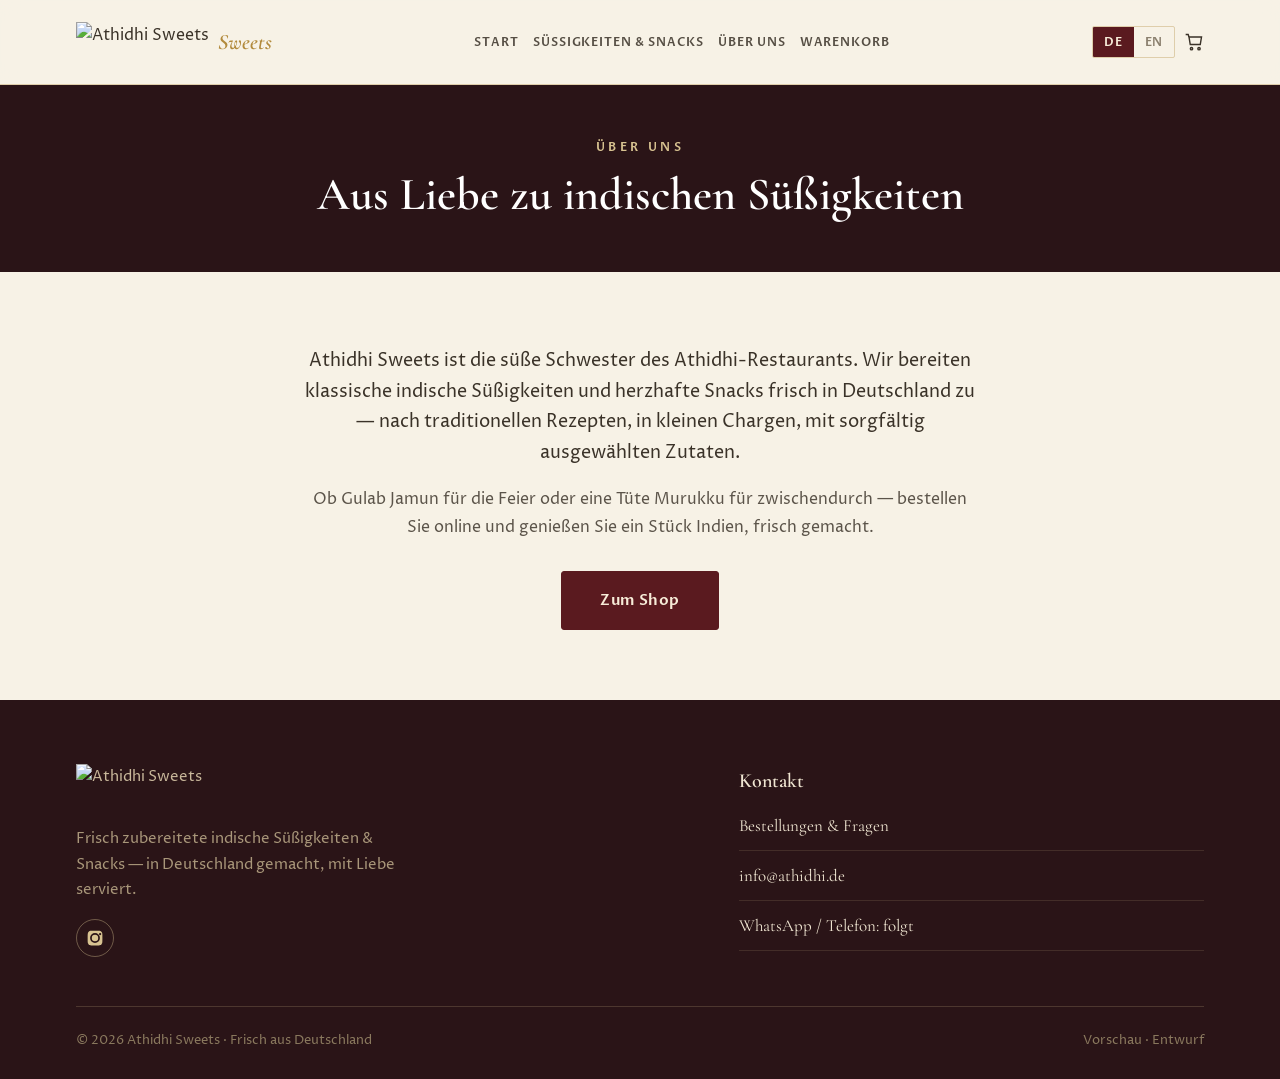
==== about.html @ db549ae3 "Create about.html" ====
<!DOCTYPE html><html lang="de"><head>
<meta charset="utf-8"><meta name="viewport" content="width=device-width, initial-scale=1">
<title>Über uns — Athidhi Sweets</title><meta name="description" content="Athidhi Sweets — frisch zubereitete indische Süßigkeiten und Snacks aus der Athidhi-Familie.">
<link rel="preconnect" href="https://fonts.googleapis.com"><link rel="preconnect" href="https://fonts.gstatic.com" crossorigin>
<link href="https://fonts.googleapis.com/css2?family=Cormorant+Garamond:ital,wght@0,500;0,600;0,700;1,500;1,600&family=Proza+Libre:ital,wght@0,400;0,500;0,600;0,700;1,400;1,500&display=swap" rel="stylesheet">
<link rel="stylesheet" href="css/styles.css">
<link rel="canonical" href="https://snayana-hub.github.io/athidhi-sweets/about.html">
<meta property="og:site_name" content="Athidhi Sweets"><meta property="og:type" content="website">
<meta property="og:title" content="Über uns — Athidhi Sweets"><meta property="og:description" content="Athidhi Sweets — frisch zubereitete indische Süßigkeiten und Snacks aus der Athidhi-Familie.">
</head><body><a id="top"></a><header class="site-header"><div class="wrap nav">
    <a class="brand" href="index.html"><img src="https://snayana-hub.github.io/athidhi-preview/assets/logo-green.png" alt="Athidhi Sweets"><span class="brand-sweets">Sweets</span></a>
    <nav><ul class="nav-links">
      <li><a href="index.html" data-de="Start" data-en="Home">Start</a></li>
      <li><a href="shop.html" data-de="Süßigkeiten &amp; Snacks" data-en="Sweets &amp; Snacks">Süßigkeiten &amp; Snacks</a></li>
      <li><a href="about.html" data-de="Über uns" data-en="About">Über uns</a></li>
      <li><a href="cart.html" data-de="Warenkorb" data-en="Cart">Warenkorb</a></li>
    </ul></nav>
    <div class="nav-right">
      <div class="lang" role="group" aria-label="Language"><button data-lang="de">DE</button><button data-lang="en">EN</button></div>
      <a class="cart-link" href="cart.html" aria-label="Warenkorb"><svg viewBox="0 0 24 24" aria-hidden="true"><path d="M6 6h15l-1.5 9h-12z"/><circle cx="9" cy="20" r="1.4"/><circle cx="18" cy="20" r="1.4"/><path d="M6 6 5 3H2"/></svg><span class="cart-count" data-empty="1">0</span></a>
      <button class="hamburger" aria-label="Menu"><span></span><span></span><span></span></button>
    </div>
  </div></header>
<section class="sub-hero-lite" style="background:#2a1417;color:#f4ead6;text-align:center;padding:52px 20px">
  <div class="eyebrow" style="letter-spacing:.3em;text-transform:uppercase;font-size:12px;font-weight:600;color:var(--gold-soft);margin-bottom:12px" data-de="Über uns" data-en="About us">Über uns</div>
  <h1 style="font-family:var(--serif);font-weight:600;font-size:clamp(30px,5vw,46px);color:#fff;margin:0" data-de="Aus Liebe zu indischen Süßigkeiten" data-en="For the love of Indian sweets">Aus Liebe zu indischen Süßigkeiten</h1>
</section>
<section style="max-width:720px;margin:0 auto;padding:56px 20px 70px;text-align:center">
  <p style="font-size:18px;color:var(--ink);line-height:1.7" data-de="Athidhi Sweets ist die süße Schwester des Athidhi-Restaurants. Wir bereiten klassische indische Süßigkeiten und herzhafte Snacks frisch in Deutschland zu — nach traditionellen Rezepten, in kleinen Chargen, mit sorgfältig ausgewählten Zutaten."
     data-en="Athidhi Sweets is the sweet sister of the Athidhi restaurant. We prepare classic Indian sweets and savoury snacks fresh in Germany — from traditional recipes, in small batches, with carefully chosen ingredients.">Athidhi Sweets ist die süße Schwester des Athidhi-Restaurants. Wir bereiten klassische indische Süßigkeiten und herzhafte Snacks frisch in Deutschland zu — nach traditionellen Rezepten, in kleinen Chargen, mit sorgfältig ausgewählten Zutaten.</p>
  <p style="font-size:16px;color:var(--ink);opacity:.82;line-height:1.7;margin-top:18px" data-de="Ob Gulab Jamun für die Feier oder eine Tüte Murukku für zwischendurch — bestellen Sie online und genießen Sie ein Stück Indien, frisch gemacht."
     data-en="Whether it is gulab jamun for a celebration or a bag of murukku to snack on — order online and enjoy a taste of India, freshly made.">Ob Gulab Jamun für die Feier oder eine Tüte Murukku für zwischendurch — bestellen Sie online und genießen Sie ein Stück Indien, frisch gemacht.</p>
  <div style="margin-top:30px"><a class="btn btn-primary btn-lg" href="shop.html" data-de="Zum Shop" data-en="Go to shop">Zum Shop</a></div>
</section><footer class="site-footer"><div class="wrap">
    <div class="foot-grid">
      <div class="foot-brand">
        <img src="https://snayana-hub.github.io/athidhi-preview/assets/logo-green.png" alt="Athidhi Sweets" style="height:48px">
        <p data-de="Frisch zubereitete indische Süßigkeiten &amp; Snacks — in Deutschland gemacht, mit Liebe serviert."
           data-en="Freshly made Indian sweets &amp; snacks — made in Germany, served with love.">Frisch zubereitete indische Süßigkeiten &amp; Snacks — in Deutschland gemacht, mit Liebe serviert.</p>
        <div class="socials"><a href="https://www.instagram.com/athidhis_sweets.de/" target="_blank" rel="noopener" aria-label="Instagram"><svg viewBox="0 0 24 24" fill="currentColor" aria-hidden="true"><path d="M12 2.2c3.2 0 3.6 0 4.9.07 1.17.05 1.8.25 2.23.41.56.22.96.48 1.38.9.42.42.68.82.9 1.38.16.42.36 1.06.41 2.23.06 1.27.07 1.65.07 4.87s0 3.6-.07 4.87c-.05 1.17-.25 1.8-.41 2.23-.22.56-.48.96-.9 1.38-.42.42-.82.68-1.38.9-.42.16-1.06.36-2.23.41-1.27.06-1.65.07-4.87.07s-3.6 0-4.87-.07c-1.17-.05-1.8-.25-2.23-.41a3.7 3.7 0 0 1-1.38-.9 3.7 3.7 0 0 1-.9-1.38c-.16-.42-.36-1.06-.41-2.23C2.21 15.6 2.2 15.22 2.2 12s0-3.6.07-4.87c.05-1.17.25-1.8.41-2.23.22-.56.48-.96.9-1.38.42-.42.82-.68 1.38-.9.42-.16 1.06-.36 2.23-.41C8.4 2.21 8.8 2.2 12 2.2Zm0 3.24A6.56 6.56 0 1 0 18.56 12 6.56 6.56 0 0 0 12 5.44Zm0 10.82A4.26 4.26 0 1 1 16.26 12 4.26 4.26 0 0 1 12 16.26Zm6.81-11.08a1.53 1.53 0 1 0 1.53 1.53 1.53 1.53 0 0 0-1.53-1.53Z"/></svg></a></div>
      </div>
      <div class="foot-contact"><h4 data-de="Kontakt" data-en="Contact">Kontakt</h4>
        <ul class="foot-locs">
          <li><span class="loc" data-de="Bestellungen &amp; Fragen" data-en="Orders &amp; enquiries">Bestellungen &amp; Fragen</span></li>
          <li><a class="loc" href="mailto:info@athidhi.de">info@athidhi.de</a></li>
          <li><span class="loc" data-de="WhatsApp / Telefon: folgt" data-en="WhatsApp / phone: coming soon">WhatsApp / Telefon: folgt</span></li>
        </ul>
      </div>
    </div>
    <div class="foot-bottom">
      <span>© <span id="yr"></span> Athidhi Sweets · <span data-de="Frisch aus Deutschland" data-en="Fresh from Germany">Frisch aus Deutschland</span></span>
      <span data-de="Vorschau · Entwurf" data-en="Preview · Draft">Vorschau · Entwurf</span>
    </div>
  </div></footer>
<script src="js/sweets.js"></script></body></html>
---- css/styles.css ----
/* ===== Athidhi — Indian fine-dining redesign =====
   Gold on ivory, deep maroon + red-diamond accent. Static, no build. */
:root{
  --cream:#f7f2e6; --cream-2:#efe7d3; --paper:#fffdf8; --ivory-deep:#ece2ca;
  --gold:#b28a3c; --gold-2:#c9a24b; --gold-soft:#d8c391; --green:#5f7d4a; --green-soft:#e7efd6;
  --maroon:#5a1a1f; --maroon-2:#71272b;
  --red:#d6402c;
  --ink:#3a3228; --muted:#8a7f6d; --line:rgba(90,26,31,.14); --gline:rgba(178,138,60,.35);
  --shadow:0 18px 50px rgba(58,40,20,.14);
  --maxw:1180px; --r:14px;
  --serif:"Cormorant Garamond",Georgia,serif;
  --sans:"Proza Libre",system-ui,-apple-system,Segoe UI,Roboto,sans-serif;
}
*{box-sizing:border-box}
html{scroll-behavior:smooth;-webkit-text-size-adjust:100%}
body{margin:0;font-family:var(--sans);color:var(--ink);background:var(--cream);
  line-height:1.7;font-size:16px;overflow-x:hidden}
img{max-width:100%;display:block}
a{color:inherit;text-decoration:none}
.wrap{max-width:var(--maxw);margin:0 auto;padding:0 26px}
section{padding:92px 0;position:relative}
h1,h2,h3{font-family:var(--serif);font-weight:600;line-height:1.1;margin:0 0 .35em;color:var(--maroon)}
h2{font-size:clamp(32px,4.6vw,50px);letter-spacing:.2px}
h3{font-size:24px;font-weight:600}
.eyebrow{font-family:var(--sans);text-transform:uppercase;letter-spacing:.28em;
  font-size:12px;font-weight:600;color:var(--green);margin:0 0 14px}
.section-head{text-align:center;max-width:660px;margin:0 auto 56px}
.section-head p{color:var(--muted);margin:.5em 0 0;font-size:17px}
.rule{width:120px;height:18px;margin:16px auto;background:center/contain no-repeat url("data:image/svg+xml,%3Csvg%20xmlns%3D%27http%3A%2F%2Fwww.w3.org%2F2000%2Fsvg%27%20width%3D%27120%27%20height%3D%2718%27%20viewBox%3D%270%200%20120%2018%27%3E%3Cg%20stroke%3D%27%23b28a3c%27%20stroke-width%3D%271%27%20stroke-linecap%3D%27round%27%3E%3Cline%20x1%3D%278%27%20y1%3D%279%27%20x2%3D%2747%27%20y2%3D%279%27%2F%3E%3Cline%20x1%3D%2773%27%20y1%3D%279%27%20x2%3D%27112%27%20y2%3D%279%27%2F%3E%3C%2Fg%3E%3Ccircle%20cx%3D%278%27%20cy%3D%279%27%20r%3D%271.5%27%20fill%3D%27%23b28a3c%27%2F%3E%3Ccircle%20cx%3D%27112%27%20cy%3D%279%27%20r%3D%271.5%27%20fill%3D%27%23b28a3c%27%2F%3E%3Cg%20transform%3D%27translate%2860%209%29%27%20fill%3D%27%23b28a3c%27%3E%3Cellipse%20cx%3D%270%27%20cy%3D%27-4.2%27%20rx%3D%271.5%27%20ry%3D%274.2%27%20transform%3D%27rotate%280%29%27%2F%3E%3Cellipse%20cx%3D%270%27%20cy%3D%27-4.2%27%20rx%3D%271.5%27%20ry%3D%274.2%27%20transform%3D%27rotate%2845%29%27%2F%3E%3Cellipse%20cx%3D%270%27%20cy%3D%27-4.2%27%20rx%3D%271.5%27%20ry%3D%274.2%27%20transform%3D%27rotate%2890%29%27%2F%3E%3Cellipse%20cx%3D%270%27%20cy%3D%27-4.2%27%20rx%3D%271.5%27%20ry%3D%274.2%27%20transform%3D%27rotate%28135%29%27%2F%3E%3Cellipse%20cx%3D%270%27%20cy%3D%27-4.2%27%20rx%3D%271.5%27%20ry%3D%274.2%27%20transform%3D%27rotate%28180%29%27%2F%3E%3Cellipse%20cx%3D%270%27%20cy%3D%27-4.2%27%20rx%3D%271.5%27%20ry%3D%274.2%27%20transform%3D%27rotate%28225%29%27%2F%3E%3Cellipse%20cx%3D%270%27%20cy%3D%27-4.2%27%20rx%3D%271.5%27%20ry%3D%274.2%27%20transform%3D%27rotate%28270%29%27%2F%3E%3Cellipse%20cx%3D%270%27%20cy%3D%27-4.2%27%20rx%3D%271.5%27%20ry%3D%274.2%27%20transform%3D%27rotate%28315%29%27%2F%3E%3C%2Fg%3E%3Ccircle%20cx%3D%2760%27%20cy%3D%279%27%20r%3D%271.8%27%20fill%3D%27%235a1a1f%27%2F%3E%3C%2Fsvg%3E")}

/* buttons */
.btn{display:inline-flex;align-items:center;justify-content:center;gap:8px;cursor:pointer;
  font-family:var(--sans);font-weight:600;font-size:14px;letter-spacing:.03em;
  padding:14px 30px;border-radius:3px;transition:.2s;border:1px solid transparent}
.btn-primary{background:var(--maroon);color:#f7ecd8;border-color:var(--maroon)}
.btn-primary:hover{background:var(--maroon-2)}
.btn-ghost{background:transparent;color:var(--maroon);border:1px solid var(--gold)}
.btn-ghost:hover{background:var(--gold);color:#fff;border-color:var(--gold)}
.btn-lg{padding:16px 38px;font-size:15px}

/* ===== Header ===== */
.site-header{position:sticky;top:0;z-index:50;background:rgba(247,242,230,.9);
  backdrop-filter:blur(10px);border-bottom:1px solid var(--gline)}
.nav{display:flex;align-items:center;justify-content:space-between;height:84px;gap:20px}
.brand img{height:48px;width:auto}
.nav-links{display:flex;align-items:center;gap:30px;list-style:none;margin:0;padding:0}
.nav-links a{font-size:13px;font-weight:600;letter-spacing:.12em;text-transform:uppercase;
  color:var(--ink);opacity:.85;transition:.15s}
.nav-links a:hover{color:var(--gold);opacity:1}
.nav-right{display:flex;align-items:center;gap:16px}
.lang{display:flex;border:1px solid var(--gline);border-radius:2px;overflow:hidden}
.lang button{background:transparent;border:none;cursor:pointer;padding:7px 11px;
  font-family:var(--sans);font-weight:600;font-size:12px;letter-spacing:.06em;color:var(--muted)}
.lang button.active{background:var(--maroon);color:#f7ecd8}
.hamburger{display:none;background:none;border:none;cursor:pointer;padding:6px}
.hamburger span{display:block;width:24px;height:2px;background:var(--maroon);margin:5px 0;transition:.25s}

/* ===== Hero ===== */
.hero{padding:0;text-align:center;background:
  radial-gradient(120% 90% at 50% -10%,#fbf7ec 0%,var(--cream) 55%,var(--cream-2) 100%);
  overflow:hidden}
.hero-inner{position:relative;z-index:2;max-width:900px;margin:0 auto;padding:64px 26px 74px}
.hero-mandala{position:absolute;z-index:1;width:640px;height:640px;left:50%;top:40px;
  transform:translateX(-50%);opacity:.22;pointer-events:none;
  -webkit-mask-image:radial-gradient(closest-side,#000 55%,transparent 78%);
  mask-image:radial-gradient(closest-side,#000 55%,transparent 78%)}
.hero-dish{width:min(420px,72vw);margin:6px auto 26px;filter:drop-shadow(0 24px 40px rgba(58,40,20,.28));
  border-radius:50%}
.hero-dish.ph{aspect-ratio:1;display:grid;place-items:center;border:1px solid var(--gline);
  background:radial-gradient(circle at 50% 40%,#fff,#efe7d3);color:var(--gold);
  font-family:var(--serif);font-size:26px;font-style:italic}
.hero-banner{font-family:var(--sans);text-transform:uppercase;letter-spacing:.34em;
  font-size:12px;font-weight:600;color:var(--gold);margin-bottom:16px}
.hero h1{font-size:clamp(40px,6.4vw,74px);margin-bottom:14px}
.hero p.lead{font-size:19px;color:var(--muted);max-width:560px;margin:0 auto 30px}
.hero-cta{display:flex;gap:16px;flex-wrap:wrap;justify-content:center}

/* category strip */
.cats{border-top:1px solid var(--gline);border-bottom:1px solid var(--gline);
  background:var(--paper)}
.cat-row{display:flex;justify-content:center;flex-wrap:wrap;gap:0;padding:26px 0}
.cat{display:flex;flex-direction:column;align-items:center;gap:8px;padding:6px 34px;
  position:relative;color:var(--maroon)}
.cat + .cat::before{content:"";position:absolute;left:0;top:50%;transform:translateY(-50%);
  width:1px;height:44px;background:var(--gline)}
.cat svg{width:34px;height:34px;stroke:var(--green);fill:none;stroke-width:1.5}
.cat span{font-family:var(--serif);font-size:19px;font-weight:600}

/* ===== About ===== */
.about{background:var(--cream)}
.about-grid{display:grid;grid-template-columns:1fr 1fr;gap:64px;align-items:center}
.about-img{position:relative}
.about-img img{border-radius:var(--r);box-shadow:var(--shadow);width:100%;height:auto;object-fit:contain;display:block}
.about-img.ph{aspect-ratio:4/5;height:460px;display:grid;place-items:center;border:1px solid var(--gline);
  background:linear-gradient(135deg,#f3ecda,#e7dcc0);color:var(--gold);
  font-family:var(--serif);font-style:italic;font-size:24px;border-radius:var(--r)}
.about blockquote{font-family:var(--serif);font-style:italic;font-size:27px;line-height:1.35;
  color:var(--maroon);margin:0 0 20px}
.about blockquote .sub{display:block;font-size:14px;font-style:normal;font-family:var(--sans);
  letter-spacing:.16em;text-transform:uppercase;color:var(--gold);margin-top:10px}
.about p{color:var(--ink);opacity:.85}
.feature-row{display:flex;gap:26px;flex-wrap:wrap;margin-top:30px}
.feature{flex:1 1 150px}
.feature .ic{width:22px;height:22px;background:center/contain no-repeat url("data:image/svg+xml,%3Csvg%20xmlns%3D%27http%3A%2F%2Fwww.w3.org%2F2000%2Fsvg%27%20width%3D%2718%27%20height%3D%2718%27%20viewBox%3D%270%200%2018%2018%27%3E%3Cg%20transform%3D%27translate%289%209%29%27%20fill%3D%27%23d6402c%27%3E%3Cellipse%20cx%3D%270%27%20cy%3D%27-4.2%27%20rx%3D%271.5%27%20ry%3D%274.2%27%20transform%3D%27rotate%280%29%27%2F%3E%3Cellipse%20cx%3D%270%27%20cy%3D%27-4.2%27%20rx%3D%271.5%27%20ry%3D%274.2%27%20transform%3D%27rotate%2845%29%27%2F%3E%3Cellipse%20cx%3D%270%27%20cy%3D%27-4.2%27%20rx%3D%271.5%27%20ry%3D%274.2%27%20transform%3D%27rotate%2890%29%27%2F%3E%3Cellipse%20cx%3D%270%27%20cy%3D%27-4.2%27%20rx%3D%271.5%27%20ry%3D%274.2%27%20transform%3D%27rotate%28135%29%27%2F%3E%3Cellipse%20cx%3D%270%27%20cy%3D%27-4.2%27%20rx%3D%271.5%27%20ry%3D%274.2%27%20transform%3D%27rotate%28180%29%27%2F%3E%3Cellipse%20cx%3D%270%27%20cy%3D%27-4.2%27%20rx%3D%271.5%27%20ry%3D%274.2%27%20transform%3D%27rotate%28225%29%27%2F%3E%3Cellipse%20cx%3D%270%27%20cy%3D%27-4.2%27%20rx%3D%271.5%27%20ry%3D%274.2%27%20transform%3D%27rotate%28270%29%27%2F%3E%3Cellipse%20cx%3D%270%27%20cy%3D%27-4.2%27%20rx%3D%271.5%27%20ry%3D%274.2%27%20transform%3D%27rotate%28315%29%27%2F%3E%3C%2Fg%3E%3Ccircle%20cx%3D%279%27%20cy%3D%279%27%20r%3D%271.8%27%20fill%3D%27%235a1a1f%27%2F%3E%3C%2Fsvg%3E");margin-bottom:6px}
.feature h3{font-size:19px;margin:0 0 3px;color:var(--maroon)}
.feature p{font-size:14px;color:var(--muted);margin:0;line-height:1.55}

/* ===== Menu ===== */
.menu{background:var(--paper)}
.menu-list{max-width:900px;margin:0 auto;display:grid;grid-template-columns:1fr 1fr;gap:14px 56px}
.m-item{display:flex;align-items:baseline;gap:8px;padding:12px 0;border-bottom:1px dotted transparent}
.m-head{display:flex;flex-direction:column}
.m-name{font-family:var(--serif);font-size:22px;font-weight:600;color:var(--maroon);
  display:flex;align-items:center;gap:8px}
.m-name .diamond{width:15px;height:15px;background:center/contain no-repeat url("data:image/svg+xml,%3Csvg%20xmlns%3D%27http%3A%2F%2Fwww.w3.org%2F2000%2Fsvg%27%20width%3D%2718%27%20height%3D%2718%27%20viewBox%3D%270%200%2018%2018%27%3E%3Cg%20transform%3D%27translate%289%209%29%27%20fill%3D%27%23d6402c%27%3E%3Cellipse%20cx%3D%270%27%20cy%3D%27-4.2%27%20rx%3D%271.5%27%20ry%3D%274.2%27%20transform%3D%27rotate%280%29%27%2F%3E%3Cellipse%20cx%3D%270%27%20cy%3D%27-4.2%27%20rx%3D%271.5%27%20ry%3D%274.2%27%20transform%3D%27rotate%2845%29%27%2F%3E%3Cellipse%20cx%3D%270%27%20cy%3D%27-4.2%27%20rx%3D%271.5%27%20ry%3D%274.2%27%20transform%3D%27rotate%2890%29%27%2F%3E%3Cellipse%20cx%3D%270%27%20cy%3D%27-4.2%27%20rx%3D%271.5%27%20ry%3D%274.2%27%20transform%3D%27rotate%28135%29%27%2F%3E%3Cellipse%20cx%3D%270%27%20cy%3D%27-4.2%27%20rx%3D%271.5%27%20ry%3D%274.2%27%20transform%3D%27rotate%28180%29%27%2F%3E%3Cellipse%20cx%3D%270%27%20cy%3D%27-4.2%27%20rx%3D%271.5%27%20ry%3D%274.2%27%20transform%3D%27rotate%28225%29%27%2F%3E%3Cellipse%20cx%3D%270%27%20cy%3D%27-4.2%27%20rx%3D%271.5%27%20ry%3D%274.2%27%20transform%3D%27rotate%28270%29%27%2F%3E%3Cellipse%20cx%3D%270%27%20cy%3D%27-4.2%27%20rx%3D%271.5%27%20ry%3D%274.2%27%20transform%3D%27rotate%28315%29%27%2F%3E%3C%2Fg%3E%3Ccircle%20cx%3D%279%27%20cy%3D%279%27%20r%3D%271.8%27%20fill%3D%27%235a1a1f%27%2F%3E%3C%2Fsvg%3E");flex:0 0 15px}
.m-desc{font-size:13.5px;color:var(--muted);margin-top:2px;line-height:1.5}
.m-item .leader{flex:1;border-bottom:1px dotted var(--gline);transform:translateY(-5px);min-width:16px}
.m-price{font-family:var(--serif);font-size:20px;font-weight:600;color:var(--gold);white-space:nowrap}
.tag{display:inline-block;font-size:10px;font-weight:700;letter-spacing:.08em;text-transform:uppercase;
  padding:2px 8px;border-radius:2px;margin-left:8px;vertical-align:middle}
.tag.veg{background:#e7efd6;color:#4e6b28}
.tag.non{background:#f6e0d4;color:#a83a1e}
.menu-note{text-align:center;color:var(--muted);font-size:14px;margin-top:40px;font-style:italic}

/* ===== Branches ===== */
.branches{background:var(--maroon);color:#f0e6d2}
.branches h2,.branches .rule{color:#fff}
.branches h2{color:#fbf3e2}
.branches .eyebrow{color:var(--gold-soft)}
.branches .section-head p{color:#d8c7ad}
.branches .rule{background:center/contain no-repeat url("data:image/svg+xml,%3Csvg%20xmlns%3D%27http%3A%2F%2Fwww.w3.org%2F2000%2Fsvg%27%20width%3D%27120%27%20height%3D%2718%27%20viewBox%3D%270%200%20120%2018%27%3E%3Cg%20stroke%3D%27%23d8c391%27%20stroke-width%3D%271%27%20stroke-linecap%3D%27round%27%3E%3Cline%20x1%3D%278%27%20y1%3D%279%27%20x2%3D%2747%27%20y2%3D%279%27%2F%3E%3Cline%20x1%3D%2773%27%20y1%3D%279%27%20x2%3D%27112%27%20y2%3D%279%27%2F%3E%3C%2Fg%3E%3Ccircle%20cx%3D%278%27%20cy%3D%279%27%20r%3D%271.5%27%20fill%3D%27%23d8c391%27%2F%3E%3Ccircle%20cx%3D%27112%27%20cy%3D%279%27%20r%3D%271.5%27%20fill%3D%27%23d8c391%27%2F%3E%3Cg%20transform%3D%27translate%2860%209%29%27%20fill%3D%27%23d8c391%27%3E%3Cellipse%20cx%3D%270%27%20cy%3D%27-4.2%27%20rx%3D%271.5%27%20ry%3D%274.2%27%20transform%3D%27rotate%280%29%27%2F%3E%3Cellipse%20cx%3D%270%27%20cy%3D%27-4.2%27%20rx%3D%271.5%27%20ry%3D%274.2%27%20transform%3D%27rotate%2845%29%27%2F%3E%3Cellipse%20cx%3D%270%27%20cy%3D%27-4.2%27%20rx%3D%271.5%27%20ry%3D%274.2%27%20transform%3D%27rotate%2890%29%27%2F%3E%3Cellipse%20cx%3D%270%27%20cy%3D%27-4.2%27%20rx%3D%271.5%27%20ry%3D%274.2%27%20transform%3D%27rotate%28135%29%27%2F%3E%3Cellipse%20cx%3D%270%27%20cy%3D%27-4.2%27%20rx%3D%271.5%27%20ry%3D%274.2%27%20transform%3D%27rotate%28180%29%27%2F%3E%3Cellipse%20cx%3D%270%27%20cy%3D%27-4.2%27%20rx%3D%271.5%27%20ry%3D%274.2%27%20transform%3D%27rotate%28225%29%27%2F%3E%3Cellipse%20cx%3D%270%27%20cy%3D%27-4.2%27%20rx%3D%271.5%27%20ry%3D%274.2%27%20transform%3D%27rotate%28270%29%27%2F%3E%3Cellipse%20cx%3D%270%27%20cy%3D%27-4.2%27%20rx%3D%271.5%27%20ry%3D%274.2%27%20transform%3D%27rotate%28315%29%27%2F%3E%3C%2Fg%3E%3Ccircle%20cx%3D%2760%27%20cy%3D%279%27%20r%3D%271.8%27%20fill%3D%27%23f0e6d2%27%2F%3E%3C%2Fsvg%3E")}
.branch-grid{display:grid;grid-template-columns:repeat(2,1fr);gap:22px}
.branch{background:rgba(255,255,255,.045);border:1px solid rgba(216,195,145,.28);
  border-radius:var(--r);padding:30px 30px 26px}
.branch .flag{font-family:var(--sans);text-transform:uppercase;letter-spacing:.2em;
  font-size:11px;font-weight:700;color:var(--gold-soft);min-height:16px}
.branch h3{color:#fff;margin:.1em 0 .5em;font-size:28px}
.branch .row{display:flex;gap:10px;align-items:flex-start;font-size:15px;color:#e4d8bf;margin:9px 0}
.branch .row .ic{color:var(--gold-soft);flex:0 0 18px}
.branch .row .ic{display:inline-flex;align-items:center;justify-content:center;margin-top:1px}
.branch .row .ic svg{width:18px;height:18px;stroke:currentColor;fill:none;stroke-width:1.6;stroke-linecap:round;stroke-linejoin:round;display:block}
.branch a.tel{color:#fff;font-weight:600}
.branch .hours{font-style:italic;color:#c2b291;font-size:13.5px}
.branch .b-cta{margin-top:18px}
.branch .b-cta .btn{background:transparent;color:#f7ecd8;border-color:var(--gold-soft);font-size:13px;padding:11px 24px}
.branch .b-cta .btn:hover{background:var(--gold-soft);color:var(--maroon)}

/* ===== Reservations ===== */
.reserve{background:var(--cream);text-align:center}
.reserve-card{max-width:780px;margin:0 auto;background:var(--paper);
  border:1px solid var(--gline);border-radius:var(--r);padding:58px 42px;box-shadow:var(--shadow);position:relative}
.reserve-card p{color:var(--muted);max-width:540px;margin:0 auto 26px}
.branch-picker{display:flex;gap:14px;flex-wrap:wrap;justify-content:center;margin-top:26px}
.branch-picker .btn{min-width:150px}
.embed-hint{font-size:12.5px;color:#b6a488;margin-top:20px;font-style:italic}

/* ===== Footer ===== */
.site-footer{background:#2a1417;color:#c9b89b;padding:64px 0 28px;font-size:15px}
.foot-grid{display:grid;grid-template-columns:1.5fr 1.15fr;gap:56px;margin-bottom:44px}
.foot-brand img{height:54px;margin-bottom:14px}
.foot-brand p{max-width:330px;color:#a9977a;margin:0}
.site-footer h4{font-family:var(--serif);color:#f0e6d2;font-size:20px;margin:0 0 14px;font-weight:600}
.site-footer ul{list-style:none;padding:0;margin:0}
.site-footer li{margin:8px 0}
.foot-locs li{display:flex;justify-content:space-between;align-items:baseline;gap:18px;margin:11px 0;border-bottom:1px solid rgba(216,195,145,.14);padding-bottom:9px}
.foot-locs .loc{font-family:var(--serif);font-size:17px;color:#f0e6d2}
.foot-locs .tel{font-size:13.5px;color:#a9977a;letter-spacing:.02em;white-space:nowrap}
.foot-locs .tel:hover,.foot-locs .loc:hover{color:var(--gold-soft)}
.foot-mail{display:inline-block;margin-top:16px;color:#c9b89b}
.site-footer a:hover{color:var(--gold-soft)}
.socials{display:flex;gap:12px;margin-top:16px}
.socials a{width:38px;height:38px;border-radius:50%;border:1px solid rgba(216,195,145,.4);
  display:grid;place-items:center;font-size:13px;font-weight:600;color:#d8c391;transition:.2s}
.socials a:hover{background:var(--gold-soft);color:var(--maroon);border-color:var(--gold-soft)}
.foot-bottom{border-top:1px solid rgba(216,195,145,.2);padding-top:22px;
  display:flex;justify-content:space-between;flex-wrap:wrap;gap:8px;color:#8a795e;font-size:13px}

.foot-careers{text-align:center;margin:0 0 30px}
.foot-careers-btn{display:inline-flex;align-items:center;justify-content:center;font-family:var(--sans);font-weight:600;font-size:13px;letter-spacing:.14em;text-transform:uppercase;padding:13px 40px;border-radius:3px;border:1px solid var(--gold-soft);background:transparent;color:#f0e6d2;transition:.2s}
.foot-careers-btn:hover{background:var(--gold-soft);color:var(--maroon);border-color:var(--gold-soft)}

[data-lang-hide]{display:none!important}

/* ===== Responsive ===== */
.socials a{display:inline-flex;align-items:center;justify-content:center}
.socials a svg{width:18px;height:18px;fill:currentColor}
.promo-social{position:absolute;top:13px;right:18px;z-index:6;display:flex;gap:8px}
.promo-social a{width:30px;height:30px;border-radius:50%;border:1px solid rgba(216,195,145,.5);display:inline-flex;align-items:center;justify-content:center;color:var(--gold-soft)}
.promo-social a svg{width:15px;height:15px;fill:currentColor}
.promo-social a.promo-order{width:auto;height:auto;border-radius:999px;padding:6px 14px;font-family:var(--sans);font-size:11px;font-weight:700;letter-spacing:.1em;text-transform:uppercase;white-space:nowrap}
.promo-social a:hover{background:var(--gold-soft);color:var(--maroon);border-color:var(--gold-soft)}
@media(max-width:640px){.promo-social{top:10px;right:12px}.promo-social a{width:26px;height:26px}.promo-social a svg{width:13px;height:13px}}
@media(max-width:900px){
  .about-grid,.foot-grid{grid-template-columns:1fr;gap:40px}
  .about-img.ph{height:340px}
  .menu-list{grid-template-columns:1fr;gap:6px}
  .branch-grid{grid-template-columns:1fr}
}
@media(max-width:1120px){
  .nav-links{position:fixed;inset:84px 0 auto 0;background:var(--cream);flex-direction:column;
    align-items:flex-start;gap:0;padding:6px 26px 18px;border-bottom:1px solid var(--gline);
    transform:translateY(-150%);transition:.3s;box-shadow:var(--shadow);max-height:calc(100vh - 84px);overflow-y:auto}
  .nav-links.open{transform:translateY(0)}
  .nav-links li{width:100%;padding:12px 0;border-bottom:1px solid var(--line)}
  .hamburger{display:block}
  .dd{position:static;transform:none;opacity:1;visibility:visible;box-shadow:none;border:none;background:transparent;min-width:0;padding:2px 0 6px 14px;display:none}
  .nav-links li.has-dd.open .dd{display:block;transform:none}
  .dd a{padding:8px 0;color:var(--muted)}
}
@media(max-width:640px){
  section{padding:64px 0}
  .site-header .wrap.nav{padding-left:9px;padding-right:9px;gap:6px}
  .lang button{padding:6px 6px}
  .site-header .nav-right .btn-primary{padding:6px 9px;font-size:11px}
  .nav-links{position:fixed;inset:84px 0 auto 0;background:var(--cream);flex-direction:column;
    align-items:flex-start;gap:0;padding:6px 26px 18px;border-bottom:1px solid var(--gline);
    transform:translateY(-150%);transition:.3s;box-shadow:var(--shadow)}
  .nav-links.open{transform:translateY(0)}
  .nav-links li{width:100%;padding:12px 0;border-bottom:1px solid var(--line)}
  .hamburger{display:block}
  .cat{padding:10px 18px}
  .cat + .cat::before{display:none}
  .reserve-card{padding:38px 22px}
  .foot-bottom{flex-direction:column}
}

/* ===================== ROUND 2 ADDITIONS ===================== */
/* --- Nav dropdowns --- */
.nav-links li.has-dd{position:relative}
.nav-links .dd-toggle{display:inline-flex;align-items:center;gap:5px;cursor:pointer}
.nav-links .dd-toggle::after{content:"";width:6px;height:6px;border-right:1.5px solid currentColor;
  border-bottom:1.5px solid currentColor;transform:rotate(45deg) translateY(-2px);opacity:.6}
.dd{position:absolute;top:calc(100% + 10px);left:50%;transform:translateX(-50%) translateY(6px);
  background:var(--paper);border:1px solid var(--gline);border-radius:6px;box-shadow:var(--shadow);
  min-width:210px;padding:8px;opacity:0;visibility:hidden;transition:.18s;z-index:60}
.nav-links li.has-dd:hover .dd,.nav-links li.has-dd.open .dd{opacity:1;visibility:visible;transform:translateX(-50%) translateY(0)}
.dd a{display:block;padding:9px 14px;font-size:12px;letter-spacing:.08em;border-radius:4px;
  text-transform:uppercase;color:var(--ink);opacity:.9}
.dd a:hover{background:var(--cream-2);color:var(--maroon);opacity:1}

/* --- Promo banner / carousel --- */
.promo{position:relative;background:var(--maroon);overflow:hidden}
.promo-track{position:relative;height:340px}
.promo-slide{position:absolute;inset:0;display:grid;grid-template-columns:1fr 1fr;
  opacity:0;visibility:hidden;transition:opacity .7s}
.promo-slide.active{opacity:1;visibility:visible}
.promo-img{background:center/cover no-repeat;position:relative}
.promo-img.ph{display:grid;place-items:center;color:var(--gold-soft);font-family:var(--serif);
  font-style:italic;font-size:22px;background:
  radial-gradient(120% 120% at 30% 20%,#7a3136,#5a1a1f 70%)}
.promo-body{display:flex;flex-direction:column;justify-content:center;padding:44px 56px;color:#f4ead6}
.promo-kicker{text-transform:uppercase;letter-spacing:.28em;font-size:11px;font-weight:600;color:var(--gold-soft);margin-bottom:12px}
.promo-body h3{color:#fff;font-size:34px;margin:0 0 10px}
.promo-body p{color:#e2d3b6;margin:0 0 20px;max-width:440px}
.promo-body .btn{align-self:flex-start;background:var(--gold-soft);color:var(--maroon);border-color:var(--gold-soft)}
.promo-body .btn:hover{background:#fff;border-color:#fff}
.promo-dots{position:absolute;bottom:16px;left:50%;transform:translateX(-50%);display:flex;gap:9px;z-index:5}
.promo-dots button{width:9px;height:9px;border-radius:50%;border:1px solid var(--gold-soft);
  background:transparent;cursor:pointer;padding:0}
.promo-dots button.active{background:var(--gold-soft)}
.promo-arrow{position:absolute;top:50%;transform:translateY(-50%);z-index:5;background:rgba(0,0,0,.18);
  border:1px solid rgba(216,195,145,.4);color:#f4ead6;width:40px;height:40px;border-radius:50%;
  cursor:pointer;font-size:18px;line-height:1}
.promo-arrow.prev{left:16px}.promo-arrow.next{right:16px}
.promo-tag{position:absolute;top:14px;left:20px;z-index:5;font-family:var(--sans);font-size:10px;
  letter-spacing:.2em;text-transform:uppercase;color:var(--gold-soft);opacity:.85}

/* --- Services strip --- */
.services{background:var(--cream)}
.svc-grid{display:grid;grid-template-columns:repeat(3,1fr);gap:24px}
.svc{background:var(--paper);border:1px solid var(--gline);border-radius:var(--r);padding:32px 30px;text-align:center}
.svc .ic{width:40px;height:40px;margin:0 auto 10px;background:center/contain no-repeat url("data:image/svg+xml,%3Csvg%20xmlns%3D%27http%3A%2F%2Fwww.w3.org%2F2000%2Fsvg%27%20width%3D%2718%27%20height%3D%2718%27%20viewBox%3D%270%200%2018%2018%27%3E%3Cg%20transform%3D%27translate%289%209%29%27%20fill%3D%27%23d6402c%27%3E%3Cellipse%20cx%3D%270%27%20cy%3D%27-4.2%27%20rx%3D%271.5%27%20ry%3D%274.2%27%20transform%3D%27rotate%280%29%27%2F%3E%3Cellipse%20cx%3D%270%27%20cy%3D%27-4.2%27%20rx%3D%271.5%27%20ry%3D%274.2%27%20transform%3D%27rotate%2845%29%27%2F%3E%3Cellipse%20cx%3D%270%27%20cy%3D%27-4.2%27%20rx%3D%271.5%27%20ry%3D%274.2%27%20transform%3D%27rotate%2890%29%27%2F%3E%3Cellipse%20cx%3D%270%27%20cy%3D%27-4.2%27%20rx%3D%271.5%27%20ry%3D%274.2%27%20transform%3D%27rotate%28135%29%27%2F%3E%3Cellipse%20cx%3D%270%27%20cy%3D%27-4.2%27%20rx%3D%271.5%27%20ry%3D%274.2%27%20transform%3D%27rotate%28180%29%27%2F%3E%3Cellipse%20cx%3D%270%27%20cy%3D%27-4.2%27%20rx%3D%271.5%27%20ry%3D%274.2%27%20transform%3D%27rotate%28225%29%27%2F%3E%3Cellipse%20cx%3D%270%27%20cy%3D%27-4.2%27%20rx%3D%271.5%27%20ry%3D%274.2%27%20transform%3D%27rotate%28270%29%27%2F%3E%3Cellipse%20cx%3D%270%27%20cy%3D%27-4.2%27%20rx%3D%271.5%27%20ry%3D%274.2%27%20transform%3D%27rotate%28315%29%27%2F%3E%3C%2Fg%3E%3Ccircle%20cx%3D%279%27%20cy%3D%279%27%20r%3D%271.8%27%20fill%3D%27%235a1a1f%27%2F%3E%3C%2Fsvg%3E")}
.svc h3{color:var(--maroon);font-size:23px;margin:0 0 6px}
.svc p{color:var(--muted);font-size:14.5px;margin:0}

/* --- Branch card CTA on home --- */
.branch .b-cta{display:flex;gap:10px;flex-wrap:wrap}

/* --- Subpage --- */
.sub-hero{position:relative;height:420px;display:flex;align-items:flex-end;
  background:center/cover no-repeat;color:#fff}
.sub-hero::after{content:"";position:absolute;inset:0;background:linear-gradient(180deg,rgba(42,20,23,.15),rgba(42,20,23,.78))}
.sub-hero .wrap{position:relative;z-index:2;padding-bottom:40px}
.sub-hero .eyebrow{color:var(--gold-soft)}
.sub-hero h1{color:#fff;font-size:clamp(40px,6vw,66px);margin:0}
.sub-hero .addr{color:#f0e2c8;margin-top:8px;font-size:16px}
.crumb{background:var(--paper);border-bottom:1px solid var(--gline);font-size:13px}
.crumb .wrap{padding:14px 26px}
.crumb a{color:var(--muted)}.crumb a:hover{color:var(--maroon)}
.crumb .sep{margin:0 8px;color:var(--gline)}
.branch-info{background:var(--cream)}
.info-grid{display:grid;grid-template-columns:1.4fr 1fr;gap:48px;align-items:start}
.info-grid .lead-p{font-size:18px;color:var(--ink);opacity:.88}
.info-card{background:var(--paper);border:1px solid var(--gline);border-radius:var(--r);padding:28px}
.info-card h4{font-family:var(--serif);color:var(--maroon);font-size:22px;margin:0 0 14px}
.info-card .row{display:flex;gap:10px;margin:9px 0;font-size:15px;color:var(--ink)}
.info-card .row .ic{color:var(--gold);flex:0 0 18px}
.info-card .btn{width:100%;margin-top:8px}
.info-card .hours{font-style:italic;color:var(--muted);font-size:14px}
.gallery{background:var(--paper)}
.gallery-grid{display:grid;grid-template-columns:repeat(3,1fr);gap:14px}
.gallery-grid img{border-radius:10px;height:260px;width:100%;object-fit:cover;box-shadow:var(--shadow)}
.gallery-grid .ph{height:260px;border-radius:10px;display:grid;place-items:center;border:1px solid var(--gline);
  background:linear-gradient(135deg,#f3ecda,#e7dcc0);color:var(--gold);font-family:var(--serif);font-style:italic}
.fullmenu{background:var(--cream)}
.mcat{max-width:940px;margin:0 auto 40px}
.mcat h3{text-align:center;color:var(--maroon);font-size:30px;margin:0 0 4px}
.mcat .catrule{width:96px;height:15px;margin:10px auto 26px;background:center/contain no-repeat url("data:image/svg+xml,%3Csvg%20xmlns%3D%27http%3A%2F%2Fwww.w3.org%2F2000%2Fsvg%27%20width%3D%27120%27%20height%3D%2718%27%20viewBox%3D%270%200%20120%2018%27%3E%3Cg%20stroke%3D%27%23b28a3c%27%20stroke-width%3D%271%27%20stroke-linecap%3D%27round%27%3E%3Cline%20x1%3D%278%27%20y1%3D%279%27%20x2%3D%2747%27%20y2%3D%279%27%2F%3E%3Cline%20x1%3D%2773%27%20y1%3D%279%27%20x2%3D%27112%27%20y2%3D%279%27%2F%3E%3C%2Fg%3E%3Ccircle%20cx%3D%278%27%20cy%3D%279%27%20r%3D%271.5%27%20fill%3D%27%23b28a3c%27%2F%3E%3Ccircle%20cx%3D%27112%27%20cy%3D%279%27%20r%3D%271.5%27%20fill%3D%27%23b28a3c%27%2F%3E%3Cg%20transform%3D%27translate%2860%209%29%27%20fill%3D%27%23b28a3c%27%3E%3Cellipse%20cx%3D%270%27%20cy%3D%27-4.2%27%20rx%3D%271.5%27%20ry%3D%274.2%27%20transform%3D%27rotate%280%29%27%2F%3E%3Cellipse%20cx%3D%270%27%20cy%3D%27-4.2%27%20rx%3D%271.5%27%20ry%3D%274.2%27%20transform%3D%27rotate%2845%29%27%2F%3E%3Cellipse%20cx%3D%270%27%20cy%3D%27-4.2%27%20rx%3D%271.5%27%20ry%3D%274.2%27%20transform%3D%27rotate%2890%29%27%2F%3E%3Cellipse%20cx%3D%270%27%20cy%3D%27-4.2%27%20rx%3D%271.5%27%20ry%3D%274.2%27%20transform%3D%27rotate%28135%29%27%2F%3E%3Cellipse%20cx%3D%270%27%20cy%3D%27-4.2%27%20rx%3D%271.5%27%20ry%3D%274.2%27%20transform%3D%27rotate%28180%29%27%2F%3E%3Cellipse%20cx%3D%270%27%20cy%3D%27-4.2%27%20rx%3D%271.5%27%20ry%3D%274.2%27%20transform%3D%27rotate%28225%29%27%2F%3E%3Cellipse%20cx%3D%270%27%20cy%3D%27-4.2%27%20rx%3D%271.5%27%20ry%3D%274.2%27%20transform%3D%27rotate%28270%29%27%2F%3E%3Cellipse%20cx%3D%270%27%20cy%3D%27-4.2%27%20rx%3D%271.5%27%20ry%3D%274.2%27%20transform%3D%27rotate%28315%29%27%2F%3E%3C%2Fg%3E%3Ccircle%20cx%3D%2760%27%20cy%3D%279%27%20r%3D%271.8%27%20fill%3D%27%235a1a1f%27%2F%3E%3C%2Fsvg%3E")}
.mcat-items{display:grid;grid-template-columns:1fr 1fr;gap:6px 48px}
.mrow{display:flex;align-items:baseline;gap:8px;padding:10px 0;border-bottom:1px solid rgba(178,138,60,.12)}
.mrow .mtext{display:flex;flex-direction:column;min-width:0}
.mrow .mname{font-family:var(--serif);font-size:19px;font-weight:600;color:var(--ink);display:flex;align-items:baseline;gap:6px;flex-wrap:wrap}
.mrow .mname .diamond{width:13px;height:13px;background:center/contain no-repeat url("data:image/svg+xml,%3Csvg%20xmlns%3D%27http%3A%2F%2Fwww.w3.org%2F2000%2Fsvg%27%20width%3D%2718%27%20height%3D%2718%27%20viewBox%3D%270%200%2018%2018%27%3E%3Cg%20transform%3D%27translate%289%209%29%27%20fill%3D%27%23d6402c%27%3E%3Cellipse%20cx%3D%270%27%20cy%3D%27-4.2%27%20rx%3D%271.5%27%20ry%3D%274.2%27%20transform%3D%27rotate%280%29%27%2F%3E%3Cellipse%20cx%3D%270%27%20cy%3D%27-4.2%27%20rx%3D%271.5%27%20ry%3D%274.2%27%20transform%3D%27rotate%2845%29%27%2F%3E%3Cellipse%20cx%3D%270%27%20cy%3D%27-4.2%27%20rx%3D%271.5%27%20ry%3D%274.2%27%20transform%3D%27rotate%2890%29%27%2F%3E%3Cellipse%20cx%3D%270%27%20cy%3D%27-4.2%27%20rx%3D%271.5%27%20ry%3D%274.2%27%20transform%3D%27rotate%28135%29%27%2F%3E%3Cellipse%20cx%3D%270%27%20cy%3D%27-4.2%27%20rx%3D%271.5%27%20ry%3D%274.2%27%20transform%3D%27rotate%28180%29%27%2F%3E%3Cellipse%20cx%3D%270%27%20cy%3D%27-4.2%27%20rx%3D%271.5%27%20ry%3D%274.2%27%20transform%3D%27rotate%28225%29%27%2F%3E%3Cellipse%20cx%3D%270%27%20cy%3D%27-4.2%27%20rx%3D%271.5%27%20ry%3D%274.2%27%20transform%3D%27rotate%28270%29%27%2F%3E%3Cellipse%20cx%3D%270%27%20cy%3D%27-4.2%27%20rx%3D%271.5%27%20ry%3D%274.2%27%20transform%3D%27rotate%28315%29%27%2F%3E%3C%2Fg%3E%3Ccircle%20cx%3D%279%27%20cy%3D%279%27%20r%3D%271.8%27%20fill%3D%27%235a1a1f%27%2F%3E%3C%2Fsvg%3E");flex:0 0 13px;align-self:center}
.mrow .code{font-family:var(--sans);font-size:10px;letter-spacing:.04em;color:var(--muted);font-weight:500}
.mrow .mdesc{font-size:13px;color:var(--muted);margin-top:2px}
.mrow .mtag{font-size:9px;font-weight:700;letter-spacing:.06em;text-transform:uppercase;padding:2px 6px;border-radius:2px;align-self:center}
.mrow .mtag.veg{background:#e7efd6;color:#4e6b28}.mrow .mtag.non{background:#f6e0d4;color:#a83a1e}
.mrow .leader{flex:1;border-bottom:1px dotted var(--gline);transform:translateY(-4px);min-width:14px}
.mrow .mprice{font-family:var(--serif);font-size:18px;font-weight:600;color:var(--gold);white-space:nowrap}
.allergen-note{max-width:940px;margin:8px auto 0;font-size:12px;color:var(--muted);font-style:italic;text-align:center}

@media(max-width:900px){
  .svc-grid{grid-template-columns:1fr}
  .promo-slide{grid-template-columns:1fr}.promo-img{display:none}.promo-track{height:300px}
  .info-grid{grid-template-columns:1fr;gap:28px}
  .gallery-grid{grid-template-columns:1fr}
  .mcat-items{grid-template-columns:1fr}
}
@media(max-width:640px){
  .promo-body{padding:34px 26px}.promo-body h3{font-size:26px}
  .sub-hero{height:320px}
  /* dropdowns become inline on mobile */
  .dd{position:static;transform:none;opacity:1;visibility:visible;box-shadow:none;border:none;
    background:transparent;min-width:0;padding:2px 0 6px 14px;display:none}
  .nav-links li.has-dd.open .dd{display:block;transform:none}
  .dd a{padding:8px 0;color:var(--muted)}
}

/* --- Round 2 header fit fixes --- */
.nav{gap:11px}
.brand{flex-shrink:0;display:flex;align-items:center}
.nav .brand img{height:40px;width:auto;object-fit:contain;flex-shrink:0;max-width:none}
.nav-links{gap:14px}
.nav-links a,.nav-links .dd-toggle{font-size:12px;letter-spacing:.08em;white-space:nowrap}
.nav-right{gap:9px}
.site-header .nav-right .btn-primary,.site-header .nav-right .btn-ghost{padding:10px 15px;font-size:12px;white-space:nowrap}
@media(max-width:1040px){
  .nav-links{gap:14px}
  .nav-links a,.nav-links .dd-toggle{font-size:11px;letter-spacing:.05em}
}

/* ===== Flipbook menu ===== */
.menu-flip{background:var(--paper)}
.flipbook{max-width:540px;margin:0 auto;perspective:2200px}
.fb-stage{position:relative;width:100%;aspect-ratio:3/4;
  box-shadow:0 30px 60px rgba(58,40,20,.22);border-radius:6px}
.fb-page{position:absolute;inset:0;transform-origin:left center;
  transition:transform .85s cubic-bezier(.42,.12,.18,1);
  backface-visibility:hidden;border-radius:3px 7px 7px 3px;overflow:hidden;background:var(--cream)}
.fb-page.turned{transform:rotateY(-176deg)}
.fb-page img{width:100%;height:100%;object-fit:cover}
.fb-ph{width:100%;height:100%;display:grid;place-items:center;text-align:center;padding:30px;
  background:radial-gradient(120% 100% at 50% 0,#fffdf8,#ece2ca);border:1px solid var(--gline)}
.fb-ph .mk{font-family:var(--sans);text-transform:uppercase;letter-spacing:.26em;font-size:11px;color:var(--gold)}
.fb-ph .n{font-family:var(--serif);font-size:30px;color:var(--maroon);margin:8px 0 4px}
.fb-ph .s{font-style:italic;color:var(--muted)}
.fb-ph .di{width:18px;height:18px;background:center/contain no-repeat url("data:image/svg+xml,%3Csvg%20xmlns%3D%27http%3A%2F%2Fwww.w3.org%2F2000%2Fsvg%27%20width%3D%2718%27%20height%3D%2718%27%20viewBox%3D%270%200%2018%2018%27%3E%3Cg%20transform%3D%27translate%289%209%29%27%20fill%3D%27%23d6402c%27%3E%3Cellipse%20cx%3D%270%27%20cy%3D%27-4.2%27%20rx%3D%271.5%27%20ry%3D%274.2%27%20transform%3D%27rotate%280%29%27%2F%3E%3Cellipse%20cx%3D%270%27%20cy%3D%27-4.2%27%20rx%3D%271.5%27%20ry%3D%274.2%27%20transform%3D%27rotate%2845%29%27%2F%3E%3Cellipse%20cx%3D%270%27%20cy%3D%27-4.2%27%20rx%3D%271.5%27%20ry%3D%274.2%27%20transform%3D%27rotate%2890%29%27%2F%3E%3Cellipse%20cx%3D%270%27%20cy%3D%27-4.2%27%20rx%3D%271.5%27%20ry%3D%274.2%27%20transform%3D%27rotate%28135%29%27%2F%3E%3Cellipse%20cx%3D%270%27%20cy%3D%27-4.2%27%20rx%3D%271.5%27%20ry%3D%274.2%27%20transform%3D%27rotate%28180%29%27%2F%3E%3Cellipse%20cx%3D%270%27%20cy%3D%27-4.2%27%20rx%3D%271.5%27%20ry%3D%274.2%27%20transform%3D%27rotate%28225%29%27%2F%3E%3Cellipse%20cx%3D%270%27%20cy%3D%27-4.2%27%20rx%3D%271.5%27%20ry%3D%274.2%27%20transform%3D%27rotate%28270%29%27%2F%3E%3Cellipse%20cx%3D%270%27%20cy%3D%27-4.2%27%20rx%3D%271.5%27%20ry%3D%274.2%27%20transform%3D%27rotate%28315%29%27%2F%3E%3C%2Fg%3E%3Ccircle%20cx%3D%279%27%20cy%3D%279%27%20r%3D%271.8%27%20fill%3D%27%235a1a1f%27%2F%3E%3C%2Fsvg%3E");margin:16px auto 0}
.fb-controls{display:flex;align-items:center;justify-content:center;gap:22px;margin-top:28px}
.fb-nav{width:48px;height:48px;border-radius:50%;border:1px solid var(--gold);background:var(--paper);
  color:var(--maroon);font-size:20px;cursor:pointer;transition:.2s}
.fb-nav:hover{background:var(--gold);color:#fff}
.fb-nav:disabled{opacity:.35;cursor:default}
.fb-count{font-family:var(--serif);font-size:18px;color:var(--muted);min-width:64px;text-align:center}
.fb-hint{text-align:center;color:var(--muted);font-size:13px;font-style:italic;margin-top:14px}
details.menu-list-toggle{max-width:940px;margin:34px auto 0}
details.menu-list-toggle summary{cursor:pointer;text-align:center;font-family:var(--sans);
  font-size:13px;letter-spacing:.1em;text-transform:uppercase;color:var(--maroon);
  padding:12px;border:1px solid var(--gline);border-radius:4px;list-style:none}
details.menu-list-toggle summary::-webkit-details-marker{display:none}
details.menu-list-toggle[open] summary{margin-bottom:30px;background:var(--cream)}

/* elegant line icons in branch contact rows */
.info-card .row .ic{display:inline-flex;align-items:center;justify-content:center;margin-top:1px}
.info-card .row .ic svg{width:18px;height:18px;stroke:currentColor;fill:none;stroke-width:1.6;stroke-linecap:round;stroke-linejoin:round;display:block}

/* Signature Specialties — round dish photos */
.signature{padding:66px 0;background:var(--cream)}
.sig-row{display:flex;flex-wrap:wrap;justify-content:center;gap:38px;margin-top:34px}
.sig{margin:0;text-align:center;width:200px}
.sig-img{width:190px;height:180px;background:center/contain no-repeat;margin:0 auto 8px}
.sig-img.sig-ph{display:grid;place-items:center;background:radial-gradient(circle at 50% 38%,#fff,var(--cream-2));color:var(--gold);font-family:var(--serif);font-style:italic;font-size:14px;border:1px dashed var(--gline);outline:none}
.sig figcaption{font-family:var(--serif);font-size:21px;color:var(--maroon);font-weight:600;line-height:1.15}
.sig-sub{display:block;margin-top:4px;font-family:var(--sans);font-size:12.5px;color:var(--muted);line-height:1.3}
.sig-badge{display:inline-block;margin-top:8px;font-family:var(--sans);font-size:10px;letter-spacing:.07em;text-transform:uppercase;color:var(--maroon);background:var(--gold-soft);border-radius:999px;padding:4px 11px}
@media(max-width:640px){.sig-row{gap:16px}.sig{width:44%}.sig-img{width:150px;height:145px}}


/* Hero CTA buttons sit above the mandala pattern; ghost gets an opaque cream fill */
.hero-cta .btn{position:relative;z-index:2}
.hero-cta .btn-ghost{background:var(--cream)}
.hero-cta .btn-ghost:hover{background:var(--gold);color:#fff;border-color:var(--gold)}
.menu-rotator{position:relative;max-width:900px;margin:0 auto}
.menu-rotator .menu-page{display:grid;grid-template-columns:1fr 1fr;gap:14px 56px;opacity:0;visibility:hidden;position:absolute;top:0;left:0;right:0;transition:opacity .9s ease}
.menu-rotator .menu-page.is-active{opacity:1;visibility:visible;position:relative}
@media(prefers-reduced-motion:reduce){.menu-rotator .menu-page{transition:none}}
@media(max-width:720px){.menu-rotator .menu-page{grid-template-columns:1fr;gap:6px}}
.si-form-wrap .wrap{max-width:780px;margin-left:auto;margin-right:auto}
.si-form-wrap .section-head{text-align:center}
.si-form-wrap .section-head .rule{margin-left:auto;margin-right:auto}
.si-form-wrap .si-card{margin-left:auto;margin-right:auto}


/* --- Siri edits: hero centering + contact-page branch card contrast --- */
.sub-hero .wrap{text-align:center}
.sub-hero .rule{margin-left:auto;margin-right:auto}
.branch-info .branch{background:var(--paper);border-color:var(--gline)}
.branch-info .branch h3{color:var(--maroon)}
.branch-info .branch .row{color:var(--ink)}
.branch-info .branch .row .ic{color:var(--gold)}
.branch-info .branch a.tel{color:var(--maroon)}
.branch-info .branch .hours{color:var(--muted)}

/* ===================== Athidhi Sweets — shop ===================== */
.sw-hero{position:relative;background:linear-gradient(180deg,#3a181c,#2a1417);color:#f4ead6;text-align:center;padding:76px 20px 84px;overflow:hidden}
.sw-hero .eyebrow{letter-spacing:.3em;text-transform:uppercase;font-size:12px;font-weight:600;color:var(--gold-soft);margin-bottom:16px}
.sw-hero h1{font-family:var(--serif);font-weight:600;font-size:clamp(34px,6vw,60px);color:#fff;margin:0 auto 14px;max-width:760px;line-height:1.08}
.sw-hero p{max-width:560px;margin:0 auto 26px;color:#e2d3b6;font-size:17px}
.sw-hero .btn-row{display:flex;gap:14px;justify-content:center;flex-wrap:wrap}
.sw-mandala{position:absolute;inset:0;background:center/1100px no-repeat url('https://snayana-hub.github.io/athidhi-preview/assets/mandala.svg');opacity:.06;pointer-events:none}

.section-head{text-align:center;max-width:640px;margin:0 auto 34px;padding:0 20px}
.section-head .eyebrow{letter-spacing:.28em;text-transform:uppercase;font-size:12px;font-weight:600;color:var(--gold);margin-bottom:12px;font-family:var(--sans)}
.section-head h2{font-family:var(--serif);font-weight:600;font-size:clamp(28px,4.4vw,42px);color:var(--maroon);margin:0 0 10px}
.section-head p{color:var(--ink);opacity:.82;margin:0}

.shop{padding:54px 0 70px}
.shop-filters{display:flex;gap:10px;justify-content:center;flex-wrap:wrap;margin-bottom:34px}
.shop-filters button{font-family:var(--sans);font-size:13px;font-weight:600;letter-spacing:.04em;padding:9px 22px;border-radius:999px;border:1px solid var(--gline);background:#fff;color:var(--ink);cursor:pointer;transition:.2s}
.shop-filters button.active,.shop-filters button:hover{background:var(--maroon);color:#f7ecd8;border-color:var(--maroon)}
.shop-grid{display:grid;grid-template-columns:repeat(3,1fr);gap:26px;max-width:1120px;margin:0 auto;padding:0 20px}
.pcard{background:var(--paper);border:1px solid var(--gline);border-radius:12px;overflow:hidden;display:flex;flex-direction:column;box-shadow:0 1px 0 rgba(0,0,0,.02);transition:transform .16s,box-shadow .16s}
.pcard:hover{transform:translateY(-3px);box-shadow:var(--shadow)}
.pcard .pimg{position:relative;aspect-ratio:4/3;background:center/cover no-repeat;display:grid;place-items:center}
.pcard .pimg.ph{background:radial-gradient(120% 120% at 30% 20%,#7a3136,#5a1a1f 72%)}
.pcard .pimg.ph .ph-in{text-align:center;color:var(--gold-soft);padding:14px}
.pcard .pimg.ph .ph-in .mk{font-family:var(--serif);font-style:italic;font-size:22px;color:#f0e6d2;margin-bottom:4px}
.pcard .pimg.ph .ph-in .s{font-size:11px;letter-spacing:.12em;text-transform:uppercase;opacity:.8}
.pcard .ptag{position:absolute;top:10px;left:10px;background:rgba(42,20,23,.82);color:var(--gold-soft);font-size:10px;font-weight:700;letter-spacing:.12em;text-transform:uppercase;padding:5px 10px;border-radius:999px}
.pcard .pbody{padding:18px 18px 20px;display:flex;flex-direction:column;flex:1}
.pcard h3{font-family:var(--serif);font-size:22px;color:var(--maroon);margin:0 0 3px;font-weight:600}
.pcard .pdesc{color:var(--ink);opacity:.78;font-size:13.5px;line-height:1.5;margin:0 0 12px;min-height:40px}
.pcard .pmeta{display:flex;align-items:baseline;justify-content:space-between;gap:10px;margin-bottom:14px;margin-top:auto}
.pcard .pweight{font-size:12.5px;color:var(--muted);letter-spacing:.03em}
.pcard .pprice{font-family:var(--serif);font-size:19px;font-weight:600;color:var(--gold)}
.pcard .pprice small{font-family:var(--sans);font-size:11px;color:var(--muted);font-weight:500;letter-spacing:.04em}
.pcard .add-row{display:flex;gap:8px;align-items:stretch}
.qty{display:flex;align-items:center;border:1px solid var(--gline);border-radius:6px;overflow:hidden}
.qty button{width:34px;border:none;background:#fff;color:var(--maroon);font-size:17px;cursor:pointer;line-height:1}
.qty input{width:38px;text-align:center;border:none;font-family:var(--sans);font-size:14px;-moz-appearance:textfield}
.qty input::-webkit-outer-spin-button,.qty input::-webkit-inner-spin-button{-webkit-appearance:none;margin:0}
.pcard .add-btn{flex:1;background:var(--maroon);color:#f7ecd8;border:1px solid var(--maroon);border-radius:6px;font-family:var(--sans);font-weight:600;font-size:13.5px;letter-spacing:.03em;cursor:pointer;padding:0 14px;transition:.2s}
.pcard .add-btn:hover{background:var(--maroon-2)}

/* cart badge in nav */
.cart-link{position:relative;display:inline-flex;align-items:center;gap:7px;color:var(--ink);text-decoration:none;font-family:var(--sans);font-weight:600;font-size:14px}
.cart-link svg{width:20px;height:20px;fill:none;stroke:currentColor;stroke-width:1.7}
.cart-count{min-width:19px;height:19px;padding:0 5px;border-radius:999px;background:var(--gold);color:#fff;font-size:11px;font-weight:700;display:inline-grid;place-items:center;line-height:1}
.cart-count[data-empty="1"]{display:none}

/* cart page */
.cart-wrap{max-width:900px;margin:0 auto;padding:46px 20px 80px}
.cart-note{background:#fbf4e6;border:1px solid var(--gline);border-radius:8px;padding:12px 16px;color:#7a5a1a;font-size:13.5px;margin-bottom:22px}
.cart-empty{text-align:center;color:var(--muted);padding:50px 0}
.cart-item{display:flex;gap:16px;align-items:center;padding:16px 0;border-bottom:1px solid var(--gline)}
.cart-item .ci-thumb{width:74px;height:64px;border-radius:8px;background:radial-gradient(120% 120% at 30% 20%,#7a3136,#5a1a1f 72%) center/cover;flex:0 0 auto}
.cart-item .ci-main{flex:1;min-width:0}
.cart-item .ci-main h4{font-family:var(--serif);font-size:19px;color:var(--maroon);margin:0 0 2px;font-weight:600}
.cart-item .ci-main .ci-w{font-size:12.5px;color:var(--muted)}
.cart-item .ci-price{font-family:var(--serif);font-size:17px;color:var(--gold);font-weight:600;white-space:nowrap}
.cart-item .ci-remove{background:none;border:none;color:var(--muted);cursor:pointer;font-size:13px;text-decoration:underline;padding:4px}
.cart-summary{margin-top:26px;display:flex;flex-direction:column;align-items:flex-end;gap:14px}
.cart-summary .subtotal{font-family:var(--serif);font-size:22px;color:var(--maroon)}
.cart-summary .subtotal span{color:var(--gold);font-weight:600}
.checkout-btn{background:var(--gold);color:#fff;border:1px solid var(--gold);border-radius:4px;font-family:var(--sans);font-weight:600;font-size:15px;letter-spacing:.03em;padding:15px 40px;cursor:pointer;transition:.2s}
.checkout-btn:hover{background:var(--gold-2);border-color:var(--gold-2)}

/* home feature strip */
.feat{padding:60px 0}
.feat-grid{display:grid;grid-template-columns:repeat(3,1fr);gap:24px;max-width:1000px;margin:0 auto;padding:0 20px}
.feat-card{text-align:center;padding:22px}
.feat-card .fi{width:52px;height:52px;margin:0 auto 14px;border-radius:50%;background:var(--green-soft);display:grid;place-items:center;color:var(--green);font-size:22px}
.feat-card h3{font-family:var(--serif);color:var(--maroon);font-size:21px;margin:0 0 6px}
.feat-card p{color:var(--ink);opacity:.8;font-size:14px;margin:0}

@media(max-width:900px){.shop-grid{grid-template-columns:repeat(2,1fr)}.feat-grid{grid-template-columns:1fr}}
@media(max-width:560px){.shop-grid{grid-template-columns:1fr}}
.brand{display:inline-flex;align-items:center;gap:9px}
.brand-sweets{font-family:var(--serif);font-style:italic;font-size:22px;color:var(--gold);font-weight:600;line-height:1}
@media(max-width:640px){.brand-sweets{font-size:18px}}
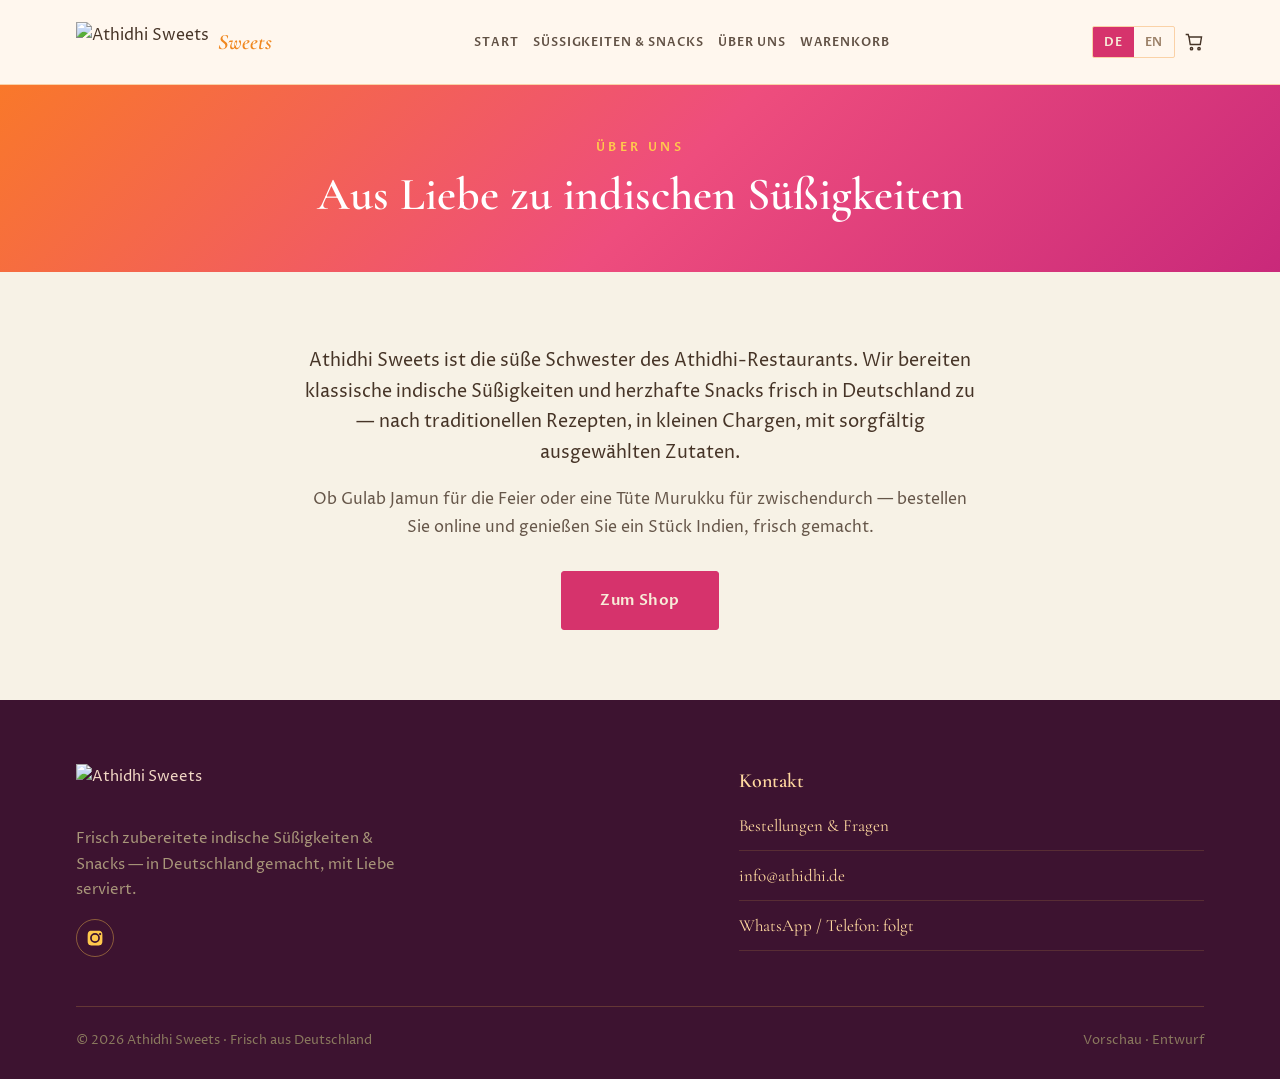
==== commit 4996ea6c: "Update about.html" ====
--- a/about.html
+++ b/about.html
@@ -21,7 +21,7 @@
       <button class="hamburger" aria-label="Menu"><span></span><span></span><span></span></button>
     </div>
   </div></header>
-<section class="sub-hero-lite" style="background:#2a1417;color:#f4ead6;text-align:center;padding:52px 20px">
+<section class="sub-hero-lite" style="background:linear-gradient(135deg,#f9782a 0%,#ee4d7d 52%,#c9297a 100%);color:#fff7ec;text-align:center;padding:52px 20px">
   <div class="eyebrow" style="letter-spacing:.3em;text-transform:uppercase;font-size:12px;font-weight:600;color:var(--gold-soft);margin-bottom:12px" data-de="Über uns" data-en="About us">Über uns</div>
   <h1 style="font-family:var(--serif);font-weight:600;font-size:clamp(30px,5vw,46px);color:#fff;margin:0" data-de="Aus Liebe zu indischen Süßigkeiten" data-en="For the love of Indian sweets">Aus Liebe zu indischen Süßigkeiten</h1>
 </section>
--- a/css/styles.css
+++ b/css/styles.css
@@ -2,10 +2,10 @@
    Gold on ivory, deep maroon + red-diamond accent. Static, no build. */
 :root{
   --cream:#f7f2e6; --cream-2:#efe7d3; --paper:#fffdf8; --ivory-deep:#ece2ca;
-  --gold:#b28a3c; --gold-2:#c9a24b; --gold-soft:#d8c391; --green:#5f7d4a; --green-soft:#e7efd6;
-  --maroon:#5a1a1f; --maroon-2:#71272b;
-  --red:#d6402c;
-  --ink:#3a3228; --muted:#8a7f6d; --line:rgba(90,26,31,.14); --gline:rgba(178,138,60,.35);
+  --gold:#f0871f; --gold-2:#db6f12; --gold-soft:#ffc94d; --green:#1f9d6b; --green-soft:#d9f4e4;
+  --maroon:#d6336c; --maroon-2:#b8285b;
+  --red:#ec4a2a;
+  --ink:#463427; --muted:#9a7f66; --line:rgba(214,51,108,.16); --gline:rgba(240,135,31,.34);
   --shadow:0 18px 50px rgba(58,40,20,.14);
   --maxw:1180px; --r:14px;
   --serif:"Cormorant Garamond",Georgia,serif;
@@ -39,7 +39,7 @@
 .btn-lg{padding:16px 38px;font-size:15px}
 
 /* ===== Header ===== */
-.site-header{position:sticky;top:0;z-index:50;background:rgba(247,242,230,.9);
+.site-header{position:sticky;top:0;z-index:50;background:rgba(255,248,239,.92);
   backdrop-filter:blur(10px);border-bottom:1px solid var(--gline)}
 .nav{display:flex;align-items:center;justify-content:space-between;height:84px;gap:20px}
 .brand img{height:48px;width:auto}
@@ -118,19 +118,19 @@
 .m-price{font-family:var(--serif);font-size:20px;font-weight:600;color:var(--gold);white-space:nowrap}
 .tag{display:inline-block;font-size:10px;font-weight:700;letter-spacing:.08em;text-transform:uppercase;
   padding:2px 8px;border-radius:2px;margin-left:8px;vertical-align:middle}
-.tag.veg{background:#e7efd6;color:#4e6b28}
+.tag.veg{background:#d9f4e4;color:#4e6b28}
 .tag.non{background:#f6e0d4;color:#a83a1e}
 .menu-note{text-align:center;color:var(--muted);font-size:14px;margin-top:40px;font-style:italic}
 
 /* ===== Branches ===== */
-.branches{background:var(--maroon);color:#f0e6d2}
+.branches{background:var(--maroon);color:#ffd9a0}
 .branches h2,.branches .rule{color:#fff}
 .branches h2{color:#fbf3e2}
 .branches .eyebrow{color:var(--gold-soft)}
 .branches .section-head p{color:#d8c7ad}
 .branches .rule{background:center/contain no-repeat url("data:image/svg+xml,%3Csvg%20xmlns%3D%27http%3A%2F%2Fwww.w3.org%2F2000%2Fsvg%27%20width%3D%27120%27%20height%3D%2718%27%20viewBox%3D%270%200%20120%2018%27%3E%3Cg%20stroke%3D%27%23d8c391%27%20stroke-width%3D%271%27%20stroke-linecap%3D%27round%27%3E%3Cline%20x1%3D%278%27%20y1%3D%279%27%20x2%3D%2747%27%20y2%3D%279%27%2F%3E%3Cline%20x1%3D%2773%27%20y1%3D%279%27%20x2%3D%27112%27%20y2%3D%279%27%2F%3E%3C%2Fg%3E%3Ccircle%20cx%3D%278%27%20cy%3D%279%27%20r%3D%271.5%27%20fill%3D%27%23d8c391%27%2F%3E%3Ccircle%20cx%3D%27112%27%20cy%3D%279%27%20r%3D%271.5%27%20fill%3D%27%23d8c391%27%2F%3E%3Cg%20transform%3D%27translate%2860%209%29%27%20fill%3D%27%23d8c391%27%3E%3Cellipse%20cx%3D%270%27%20cy%3D%27-4.2%27%20rx%3D%271.5%27%20ry%3D%274.2%27%20transform%3D%27rotate%280%29%27%2F%3E%3Cellipse%20cx%3D%270%27%20cy%3D%27-4.2%27%20rx%3D%271.5%27%20ry%3D%274.2%27%20transform%3D%27rotate%2845%29%27%2F%3E%3Cellipse%20cx%3D%270%27%20cy%3D%27-4.2%27%20rx%3D%271.5%27%20ry%3D%274.2%27%20transform%3D%27rotate%2890%29%27%2F%3E%3Cellipse%20cx%3D%270%27%20cy%3D%27-4.2%27%20rx%3D%271.5%27%20ry%3D%274.2%27%20transform%3D%27rotate%28135%29%27%2F%3E%3Cellipse%20cx%3D%270%27%20cy%3D%27-4.2%27%20rx%3D%271.5%27%20ry%3D%274.2%27%20transform%3D%27rotate%28180%29%27%2F%3E%3Cellipse%20cx%3D%270%27%20cy%3D%27-4.2%27%20rx%3D%271.5%27%20ry%3D%274.2%27%20transform%3D%27rotate%28225%29%27%2F%3E%3Cellipse%20cx%3D%270%27%20cy%3D%27-4.2%27%20rx%3D%271.5%27%20ry%3D%274.2%27%20transform%3D%27rotate%28270%29%27%2F%3E%3Cellipse%20cx%3D%270%27%20cy%3D%27-4.2%27%20rx%3D%271.5%27%20ry%3D%274.2%27%20transform%3D%27rotate%28315%29%27%2F%3E%3C%2Fg%3E%3Ccircle%20cx%3D%2760%27%20cy%3D%279%27%20r%3D%271.8%27%20fill%3D%27%23f0e6d2%27%2F%3E%3C%2Fsvg%3E")}
 .branch-grid{display:grid;grid-template-columns:repeat(2,1fr);gap:22px}
-.branch{background:rgba(255,255,255,.045);border:1px solid rgba(216,195,145,.28);
+.branch{background:rgba(255,255,255,.045);border:1px solid rgba(255,201,77,.28);
   border-radius:var(--r);padding:30px 30px 26px}
 .branch .flag{font-family:var(--sans);text-transform:uppercase;letter-spacing:.2em;
   font-size:11px;font-weight:700;color:var(--gold-soft);min-height:16px}
@@ -155,28 +155,28 @@
 .embed-hint{font-size:12.5px;color:#b6a488;margin-top:20px;font-style:italic}
 
 /* ===== Footer ===== */
-.site-footer{background:#2a1417;color:#c9b89b;padding:64px 0 28px;font-size:15px}
+.site-footer{background:#3d1330;color:#f3d9c6;padding:64px 0 28px;font-size:15px}
 .foot-grid{display:grid;grid-template-columns:1.5fr 1.15fr;gap:56px;margin-bottom:44px}
 .foot-brand img{height:54px;margin-bottom:14px}
 .foot-brand p{max-width:330px;color:#a9977a;margin:0}
-.site-footer h4{font-family:var(--serif);color:#f0e6d2;font-size:20px;margin:0 0 14px;font-weight:600}
+.site-footer h4{font-family:var(--serif);color:#ffd9a0;font-size:20px;margin:0 0 14px;font-weight:600}
 .site-footer ul{list-style:none;padding:0;margin:0}
 .site-footer li{margin:8px 0}
-.foot-locs li{display:flex;justify-content:space-between;align-items:baseline;gap:18px;margin:11px 0;border-bottom:1px solid rgba(216,195,145,.14);padding-bottom:9px}
-.foot-locs .loc{font-family:var(--serif);font-size:17px;color:#f0e6d2}
+.foot-locs li{display:flex;justify-content:space-between;align-items:baseline;gap:18px;margin:11px 0;border-bottom:1px solid rgba(255,201,77,.14);padding-bottom:9px}
+.foot-locs .loc{font-family:var(--serif);font-size:17px;color:#ffd9a0}
 .foot-locs .tel{font-size:13.5px;color:#a9977a;letter-spacing:.02em;white-space:nowrap}
 .foot-locs .tel:hover,.foot-locs .loc:hover{color:var(--gold-soft)}
 .foot-mail{display:inline-block;margin-top:16px;color:#c9b89b}
 .site-footer a:hover{color:var(--gold-soft)}
 .socials{display:flex;gap:12px;margin-top:16px}
-.socials a{width:38px;height:38px;border-radius:50%;border:1px solid rgba(216,195,145,.4);
-  display:grid;place-items:center;font-size:13px;font-weight:600;color:#d8c391;transition:.2s}
+.socials a{width:38px;height:38px;border-radius:50%;border:1px solid rgba(255,201,77,.4);
+  display:grid;place-items:center;font-size:13px;font-weight:600;color:#ffc94d;transition:.2s}
 .socials a:hover{background:var(--gold-soft);color:var(--maroon);border-color:var(--gold-soft)}
-.foot-bottom{border-top:1px solid rgba(216,195,145,.2);padding-top:22px;
+.foot-bottom{border-top:1px solid rgba(255,201,77,.2);padding-top:22px;
   display:flex;justify-content:space-between;flex-wrap:wrap;gap:8px;color:#8a795e;font-size:13px}
 
 .foot-careers{text-align:center;margin:0 0 30px}
-.foot-careers-btn{display:inline-flex;align-items:center;justify-content:center;font-family:var(--sans);font-weight:600;font-size:13px;letter-spacing:.14em;text-transform:uppercase;padding:13px 40px;border-radius:3px;border:1px solid var(--gold-soft);background:transparent;color:#f0e6d2;transition:.2s}
+.foot-careers-btn{display:inline-flex;align-items:center;justify-content:center;font-family:var(--sans);font-weight:600;font-size:13px;letter-spacing:.14em;text-transform:uppercase;padding:13px 40px;border-radius:3px;border:1px solid var(--gold-soft);background:transparent;color:#ffd9a0;transition:.2s}
 .foot-careers-btn:hover{background:var(--gold-soft);color:var(--maroon);border-color:var(--gold-soft)}
 
 [data-lang-hide]{display:none!important}
@@ -185,7 +185,7 @@
 .socials a{display:inline-flex;align-items:center;justify-content:center}
 .socials a svg{width:18px;height:18px;fill:currentColor}
 .promo-social{position:absolute;top:13px;right:18px;z-index:6;display:flex;gap:8px}
-.promo-social a{width:30px;height:30px;border-radius:50%;border:1px solid rgba(216,195,145,.5);display:inline-flex;align-items:center;justify-content:center;color:var(--gold-soft)}
+.promo-social a{width:30px;height:30px;border-radius:50%;border:1px solid rgba(255,201,77,.5);display:inline-flex;align-items:center;justify-content:center;color:var(--gold-soft)}
 .promo-social a svg{width:15px;height:15px;fill:currentColor}
 .promo-social a.promo-order{width:auto;height:auto;border-radius:999px;padding:6px 14px;font-family:var(--sans);font-size:11px;font-weight:700;letter-spacing:.1em;text-transform:uppercase;white-space:nowrap}
 .promo-social a:hover{background:var(--gold-soft);color:var(--maroon);border-color:var(--gold-soft)}
@@ -247,7 +247,7 @@
 .promo-img{background:center/cover no-repeat;position:relative}
 .promo-img.ph{display:grid;place-items:center;color:var(--gold-soft);font-family:var(--serif);
   font-style:italic;font-size:22px;background:
-  radial-gradient(120% 120% at 30% 20%,#7a3136,#5a1a1f 70%)}
+  radial-gradient(120% 120% at 30% 20%,#f9782a,#c9297a 70%)}
 .promo-body{display:flex;flex-direction:column;justify-content:center;padding:44px 56px;color:#f4ead6}
 .promo-kicker{text-transform:uppercase;letter-spacing:.28em;font-size:11px;font-weight:600;color:var(--gold-soft);margin-bottom:12px}
 .promo-body h3{color:#fff;font-size:34px;margin:0 0 10px}
@@ -259,7 +259,7 @@
   background:transparent;cursor:pointer;padding:0}
 .promo-dots button.active{background:var(--gold-soft)}
 .promo-arrow{position:absolute;top:50%;transform:translateY(-50%);z-index:5;background:rgba(0,0,0,.18);
-  border:1px solid rgba(216,195,145,.4);color:#f4ead6;width:40px;height:40px;border-radius:50%;
+  border:1px solid rgba(255,201,77,.4);color:#f4ead6;width:40px;height:40px;border-radius:50%;
   cursor:pointer;font-size:18px;line-height:1}
 .promo-arrow.prev{left:16px}.promo-arrow.next{right:16px}
 .promo-tag{position:absolute;top:14px;left:20px;z-index:5;font-family:var(--sans);font-size:10px;
@@ -279,7 +279,7 @@
 /* --- Subpage --- */
 .sub-hero{position:relative;height:420px;display:flex;align-items:flex-end;
   background:center/cover no-repeat;color:#fff}
-.sub-hero::after{content:"";position:absolute;inset:0;background:linear-gradient(180deg,rgba(42,20,23,.15),rgba(42,20,23,.78))}
+.sub-hero::after{content:"";position:absolute;inset:0;background:linear-gradient(180deg,rgba(61,19,48,.15),rgba(61,19,48,.78))}
 .sub-hero .wrap{position:relative;z-index:2;padding-bottom:40px}
 .sub-hero .eyebrow{color:var(--gold-soft)}
 .sub-hero h1{color:#fff;font-size:clamp(40px,6vw,66px);margin:0}
@@ -307,14 +307,14 @@
 .mcat h3{text-align:center;color:var(--maroon);font-size:30px;margin:0 0 4px}
 .mcat .catrule{width:96px;height:15px;margin:10px auto 26px;background:center/contain no-repeat url("data:image/svg+xml,%3Csvg%20xmlns%3D%27http%3A%2F%2Fwww.w3.org%2F2000%2Fsvg%27%20width%3D%27120%27%20height%3D%2718%27%20viewBox%3D%270%200%20120%2018%27%3E%3Cg%20stroke%3D%27%23b28a3c%27%20stroke-width%3D%271%27%20stroke-linecap%3D%27round%27%3E%3Cline%20x1%3D%278%27%20y1%3D%279%27%20x2%3D%2747%27%20y2%3D%279%27%2F%3E%3Cline%20x1%3D%2773%27%20y1%3D%279%27%20x2%3D%27112%27%20y2%3D%279%27%2F%3E%3C%2Fg%3E%3Ccircle%20cx%3D%278%27%20cy%3D%279%27%20r%3D%271.5%27%20fill%3D%27%23b28a3c%27%2F%3E%3Ccircle%20cx%3D%27112%27%20cy%3D%279%27%20r%3D%271.5%27%20fill%3D%27%23b28a3c%27%2F%3E%3Cg%20transform%3D%27translate%2860%209%29%27%20fill%3D%27%23b28a3c%27%3E%3Cellipse%20cx%3D%270%27%20cy%3D%27-4.2%27%20rx%3D%271.5%27%20ry%3D%274.2%27%20transform%3D%27rotate%280%29%27%2F%3E%3Cellipse%20cx%3D%270%27%20cy%3D%27-4.2%27%20rx%3D%271.5%27%20ry%3D%274.2%27%20transform%3D%27rotate%2845%29%27%2F%3E%3Cellipse%20cx%3D%270%27%20cy%3D%27-4.2%27%20rx%3D%271.5%27%20ry%3D%274.2%27%20transform%3D%27rotate%2890%29%27%2F%3E%3Cellipse%20cx%3D%270%27%20cy%3D%27-4.2%27%20rx%3D%271.5%27%20ry%3D%274.2%27%20transform%3D%27rotate%28135%29%27%2F%3E%3Cellipse%20cx%3D%270%27%20cy%3D%27-4.2%27%20rx%3D%271.5%27%20ry%3D%274.2%27%20transform%3D%27rotate%28180%29%27%2F%3E%3Cellipse%20cx%3D%270%27%20cy%3D%27-4.2%27%20rx%3D%271.5%27%20ry%3D%274.2%27%20transform%3D%27rotate%28225%29%27%2F%3E%3Cellipse%20cx%3D%270%27%20cy%3D%27-4.2%27%20rx%3D%271.5%27%20ry%3D%274.2%27%20transform%3D%27rotate%28270%29%27%2F%3E%3Cellipse%20cx%3D%270%27%20cy%3D%27-4.2%27%20rx%3D%271.5%27%20ry%3D%274.2%27%20transform%3D%27rotate%28315%29%27%2F%3E%3C%2Fg%3E%3Ccircle%20cx%3D%2760%27%20cy%3D%279%27%20r%3D%271.8%27%20fill%3D%27%235a1a1f%27%2F%3E%3C%2Fsvg%3E")}
 .mcat-items{display:grid;grid-template-columns:1fr 1fr;gap:6px 48px}
-.mrow{display:flex;align-items:baseline;gap:8px;padding:10px 0;border-bottom:1px solid rgba(178,138,60,.12)}
+.mrow{display:flex;align-items:baseline;gap:8px;padding:10px 0;border-bottom:1px solid rgba(240,135,31,.14)}
 .mrow .mtext{display:flex;flex-direction:column;min-width:0}
 .mrow .mname{font-family:var(--serif);font-size:19px;font-weight:600;color:var(--ink);display:flex;align-items:baseline;gap:6px;flex-wrap:wrap}
 .mrow .mname .diamond{width:13px;height:13px;background:center/contain no-repeat url("data:image/svg+xml,%3Csvg%20xmlns%3D%27http%3A%2F%2Fwww.w3.org%2F2000%2Fsvg%27%20width%3D%2718%27%20height%3D%2718%27%20viewBox%3D%270%200%2018%2018%27%3E%3Cg%20transform%3D%27translate%289%209%29%27%20fill%3D%27%23d6402c%27%3E%3Cellipse%20cx%3D%270%27%20cy%3D%27-4.2%27%20rx%3D%271.5%27%20ry%3D%274.2%27%20transform%3D%27rotate%280%29%27%2F%3E%3Cellipse%20cx%3D%270%27%20cy%3D%27-4.2%27%20rx%3D%271.5%27%20ry%3D%274.2%27%20transform%3D%27rotate%2845%29%27%2F%3E%3Cellipse%20cx%3D%270%27%20cy%3D%27-4.2%27%20rx%3D%271.5%27%20ry%3D%274.2%27%20transform%3D%27rotate%2890%29%27%2F%3E%3Cellipse%20cx%3D%270%27%20cy%3D%27-4.2%27%20rx%3D%271.5%27%20ry%3D%274.2%27%20transform%3D%27rotate%28135%29%27%2F%3E%3Cellipse%20cx%3D%270%27%20cy%3D%27-4.2%27%20rx%3D%271.5%27%20ry%3D%274.2%27%20transform%3D%27rotate%28180%29%27%2F%3E%3Cellipse%20cx%3D%270%27%20cy%3D%27-4.2%27%20rx%3D%271.5%27%20ry%3D%274.2%27%20transform%3D%27rotate%28225%29%27%2F%3E%3Cellipse%20cx%3D%270%27%20cy%3D%27-4.2%27%20rx%3D%271.5%27%20ry%3D%274.2%27%20transform%3D%27rotate%28270%29%27%2F%3E%3Cellipse%20cx%3D%270%27%20cy%3D%27-4.2%27%20rx%3D%271.5%27%20ry%3D%274.2%27%20transform%3D%27rotate%28315%29%27%2F%3E%3C%2Fg%3E%3Ccircle%20cx%3D%279%27%20cy%3D%279%27%20r%3D%271.8%27%20fill%3D%27%235a1a1f%27%2F%3E%3C%2Fsvg%3E");flex:0 0 13px;align-self:center}
 .mrow .code{font-family:var(--sans);font-size:10px;letter-spacing:.04em;color:var(--muted);font-weight:500}
 .mrow .mdesc{font-size:13px;color:var(--muted);margin-top:2px}
 .mrow .mtag{font-size:9px;font-weight:700;letter-spacing:.06em;text-transform:uppercase;padding:2px 6px;border-radius:2px;align-self:center}
-.mrow .mtag.veg{background:#e7efd6;color:#4e6b28}.mrow .mtag.non{background:#f6e0d4;color:#a83a1e}
+.mrow .mtag.veg{background:#d9f4e4;color:#4e6b28}.mrow .mtag.non{background:#f6e0d4;color:#a83a1e}
 .mrow .leader{flex:1;border-bottom:1px dotted var(--gline);transform:translateY(-4px);min-width:14px}
 .mrow .mprice{font-family:var(--serif);font-size:18px;font-weight:600;color:var(--gold);white-space:nowrap}
 .allergen-note{max-width:940px;margin:8px auto 0;font-size:12px;color:var(--muted);font-style:italic;text-align:center}
@@ -421,15 +421,15 @@
 .branch-info .branch .hours{color:var(--muted)}
 
 /* ===================== Athidhi Sweets — shop ===================== */
-.sw-hero{position:relative;background:linear-gradient(180deg,#3a181c,#2a1417);color:#f4ead6;text-align:center;padding:76px 20px 84px;overflow:hidden}
+.sw-hero{position:relative;background:linear-gradient(135deg,#f9782a 0%,#ee4d7d 52%,#c9297a 100%);color:#fff7ec;text-align:center;padding:76px 20px 84px;overflow:hidden}
 .sw-hero .eyebrow{letter-spacing:.3em;text-transform:uppercase;font-size:12px;font-weight:600;color:var(--gold-soft);margin-bottom:16px}
 .sw-hero h1{font-family:var(--serif);font-weight:600;font-size:clamp(34px,6vw,60px);color:#fff;margin:0 auto 14px;max-width:760px;line-height:1.08}
-.sw-hero p{max-width:560px;margin:0 auto 26px;color:#e2d3b6;font-size:17px}
+.sw-hero p{max-width:560px;margin:0 auto 26px;color:#ffe9d6;font-size:17px}
 .sw-hero .btn-row{display:flex;gap:14px;justify-content:center;flex-wrap:wrap}
-.sw-mandala{position:absolute;inset:0;background:center/1100px no-repeat url('https://snayana-hub.github.io/athidhi-preview/assets/mandala.svg');opacity:.06;pointer-events:none}
+.sw-mandala{position:absolute;inset:0;background:center/1100px no-repeat url('https://snayana-hub.github.io/athidhi-preview/assets/mandala.svg');opacity:.5;pointer-events:none}
 
 .section-head{text-align:center;max-width:640px;margin:0 auto 34px;padding:0 20px}
-.section-head .eyebrow{letter-spacing:.28em;text-transform:uppercase;font-size:12px;font-weight:600;color:var(--gold);margin-bottom:12px;font-family:var(--sans)}
+.section-head .eyebrow{letter-spacing:.28em;text-transform:uppercase;font-size:12px;font-weight:600;color:#e84c88;margin-bottom:12px;font-family:var(--sans)}
 .section-head h2{font-family:var(--serif);font-weight:600;font-size:clamp(28px,4.4vw,42px);color:var(--maroon);margin:0 0 10px}
 .section-head p{color:var(--ink);opacity:.82;margin:0}
 
@@ -441,11 +441,11 @@
 .pcard{background:var(--paper);border:1px solid var(--gline);border-radius:12px;overflow:hidden;display:flex;flex-direction:column;box-shadow:0 1px 0 rgba(0,0,0,.02);transition:transform .16s,box-shadow .16s}
 .pcard:hover{transform:translateY(-3px);box-shadow:var(--shadow)}
 .pcard .pimg{position:relative;aspect-ratio:4/3;background:center/cover no-repeat;display:grid;place-items:center}
-.pcard .pimg.ph{background:radial-gradient(120% 120% at 30% 20%,#7a3136,#5a1a1f 72%)}
+.pcard .pimg.ph{background:radial-gradient(120% 120% at 30% 20%,#f9782a,#c9297a 72%)}
 .pcard .pimg.ph .ph-in{text-align:center;color:var(--gold-soft);padding:14px}
-.pcard .pimg.ph .ph-in .mk{font-family:var(--serif);font-style:italic;font-size:22px;color:#f0e6d2;margin-bottom:4px}
+.pcard .pimg.ph .ph-in .mk{font-family:var(--serif);font-style:italic;font-size:22px;color:#ffd9a0;margin-bottom:4px}
 .pcard .pimg.ph .ph-in .s{font-size:11px;letter-spacing:.12em;text-transform:uppercase;opacity:.8}
-.pcard .ptag{position:absolute;top:10px;left:10px;background:rgba(42,20,23,.82);color:var(--gold-soft);font-size:10px;font-weight:700;letter-spacing:.12em;text-transform:uppercase;padding:5px 10px;border-radius:999px}
+.pcard .ptag{position:absolute;top:10px;left:10px;background:rgba(242,101,35,.92);color:#fff;font-size:10px;font-weight:700;letter-spacing:.12em;text-transform:uppercase;padding:5px 10px;border-radius:999px}
 .pcard .pbody{padding:18px 18px 20px;display:flex;flex-direction:column;flex:1}
 .pcard h3{font-family:var(--serif);font-size:22px;color:var(--maroon);margin:0 0 3px;font-weight:600}
 .pcard .pdesc{color:var(--ink);opacity:.78;font-size:13.5px;line-height:1.5;margin:0 0 12px;min-height:40px}
@@ -472,7 +472,7 @@
 .cart-note{background:#fbf4e6;border:1px solid var(--gline);border-radius:8px;padding:12px 16px;color:#7a5a1a;font-size:13.5px;margin-bottom:22px}
 .cart-empty{text-align:center;color:var(--muted);padding:50px 0}
 .cart-item{display:flex;gap:16px;align-items:center;padding:16px 0;border-bottom:1px solid var(--gline)}
-.cart-item .ci-thumb{width:74px;height:64px;border-radius:8px;background:radial-gradient(120% 120% at 30% 20%,#7a3136,#5a1a1f 72%) center/cover;flex:0 0 auto}
+.cart-item .ci-thumb{width:74px;height:64px;border-radius:8px;background:radial-gradient(120% 120% at 30% 20%,#f9782a,#c9297a 72%) center/cover;flex:0 0 auto}
 .cart-item .ci-main{flex:1;min-width:0}
 .cart-item .ci-main h4{font-family:var(--serif);font-size:19px;color:var(--maroon);margin:0 0 2px;font-weight:600}
 .cart-item .ci-main .ci-w{font-size:12.5px;color:var(--muted)}
@@ -497,3 +497,8 @@
 .brand{display:inline-flex;align-items:center;gap:9px}
 .brand-sweets{font-family:var(--serif);font-style:italic;font-size:22px;color:var(--gold);font-weight:600;line-height:1}
 @media(max-width:640px){.brand-sweets{font-size:18px}}
+.cart-item .qty{display:inline-flex;width:auto;max-width:none}
+.cart-item .qty input{flex:0 0 auto}
+.hero-video{margin:36px auto 0;max-width:440px;width:100%;border-radius:16px;overflow:hidden;border:2px solid var(--gold-soft);box-shadow:0 18px 50px rgba(0,0,0,.35);position:relative;z-index:1}
+.hero-video video{display:block;width:100%;height:auto}
+@media(max-width:640px){.hero-video{max-width:320px;margin-top:28px}}
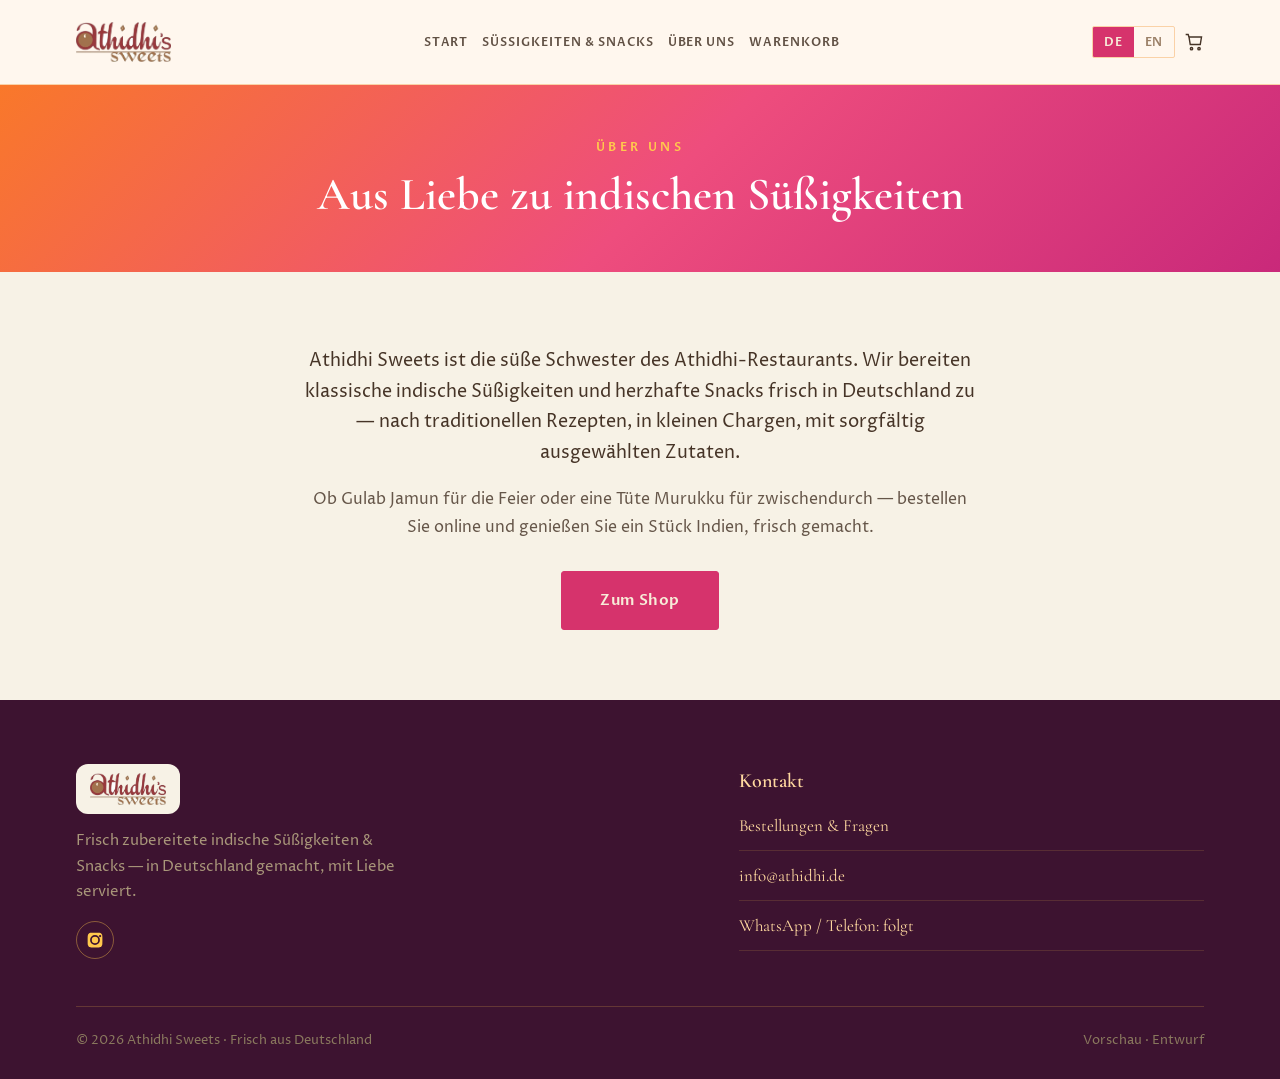
==== commit 3109e257: "Swap header/footer logo to real athidhi's sweets wordmark" ====
--- a/about.html
+++ b/about.html
@@ -8,7 +8,7 @@
 <meta property="og:site_name" content="Athidhi Sweets"><meta property="og:type" content="website">
 <meta property="og:title" content="Über uns — Athidhi Sweets"><meta property="og:description" content="Athidhi Sweets — frisch zubereitete indische Süßigkeiten und Snacks aus der Athidhi-Familie.">
 </head><body><a id="top"></a><header class="site-header"><div class="wrap nav">
-    <a class="brand" href="index.html"><img src="https://snayana-hub.github.io/athidhi-preview/assets/logo-green.png" alt="Athidhi Sweets"><span class="brand-sweets">Sweets</span></a>
+    <a class="brand" href="index.html"><img src="assets/logo-sweets.png" alt="Athidhi's Sweets"></a>
     <nav><ul class="nav-links">
       <li><a href="index.html" data-de="Start" data-en="Home">Start</a></li>
       <li><a href="shop.html" data-de="Süßigkeiten &amp; Snacks" data-en="Sweets &amp; Snacks">Süßigkeiten &amp; Snacks</a></li>
@@ -34,7 +34,7 @@
 </section><footer class="site-footer"><div class="wrap">
     <div class="foot-grid">
       <div class="foot-brand">
-        <img src="https://snayana-hub.github.io/athidhi-preview/assets/logo-green.png" alt="Athidhi Sweets" style="height:48px">
+        <img src="assets/logo-sweets.png" alt="Athidhi's Sweets" style="height:50px;background:var(--cream);padding:9px 14px;border-radius:12px">
         <p data-de="Frisch zubereitete indische Süßigkeiten &amp; Snacks — in Deutschland gemacht, mit Liebe serviert."
            data-en="Freshly made Indian sweets &amp; snacks — made in Germany, served with love.">Frisch zubereitete indische Süßigkeiten &amp; Snacks — in Deutschland gemacht, mit Liebe serviert.</p>
         <div class="socials"><a href="https://www.instagram.com/athidhis_sweets.de/" target="_blank" rel="noopener" aria-label="Instagram"><svg viewBox="0 0 24 24" fill="currentColor" aria-hidden="true"><path d="M12 2.2c3.2 0 3.6 0 4.9.07 1.17.05 1.8.25 2.23.41.56.22.96.48 1.38.9.42.42.68.82.9 1.38.16.42.36 1.06.41 2.23.06 1.27.07 1.65.07 4.87s0 3.6-.07 4.87c-.05 1.17-.25 1.8-.41 2.23-.22.56-.48.96-.9 1.38-.42.42-.82.68-1.38.9-.42.16-1.06.36-2.23.41-1.27.06-1.65.07-4.87.07s-3.6 0-4.87-.07c-1.17-.05-1.8-.25-2.23-.41a3.7 3.7 0 0 1-1.38-.9 3.7 3.7 0 0 1-.9-1.38c-.16-.42-.36-1.06-.41-2.23C2.21 15.6 2.2 15.22 2.2 12s0-3.6.07-4.87c.05-1.17.25-1.8.41-2.23.22-.56.48-.96.9-1.38.42-.42.82-.68 1.38-.9.42-.16 1.06-.36 2.23-.41C8.4 2.21 8.8 2.2 12 2.2Zm0 3.24A6.56 6.56 0 1 0 18.56 12 6.56 6.56 0 0 0 12 5.44Zm0 10.82A4.26 4.26 0 1 1 16.26 12 4.26 4.26 0 0 1 12 16.26Zm6.81-11.08a1.53 1.53 0 1 0 1.53 1.53 1.53 1.53 0 0 0-1.53-1.53Z"/></svg></a></div>
--- a/css/styles.css
+++ b/css/styles.css
@@ -421,10 +421,10 @@
 .branch-info .branch .hours{color:var(--muted)}
 
 /* ===================== Athidhi Sweets — shop ===================== */
-.sw-hero{position:relative;background:linear-gradient(135deg,#f9782a 0%,#ee4d7d 52%,#c9297a 100%);color:#fff7ec;text-align:center;padding:76px 20px 84px;overflow:hidden}
-.sw-hero .eyebrow{letter-spacing:.3em;text-transform:uppercase;font-size:12px;font-weight:600;color:var(--gold-soft);margin-bottom:16px}
-.sw-hero h1{font-family:var(--serif);font-weight:600;font-size:clamp(34px,6vw,60px);color:#fff;margin:0 auto 14px;max-width:760px;line-height:1.08}
-.sw-hero p{max-width:560px;margin:0 auto 26px;color:#ffe9d6;font-size:17px}
+.sw-hero{position:relative;min-height:600px;display:flex;flex-direction:column;align-items:center;justify-content:center;background:linear-gradient(180deg,rgba(26,7,16,.34) 0%,rgba(28,8,16,.20) 42%,rgba(22,6,13,.52) 100%),url('../assets/hero-spread.webp') center 60%/cover no-repeat;color:#fff7ec;text-align:center;padding:88px 20px;overflow:hidden}
+.sw-hero .eyebrow{letter-spacing:.3em;text-transform:uppercase;font-size:12px;font-weight:600;color:#ffe08a;margin-bottom:16px;text-shadow:0 1px 10px rgba(0,0,0,.5)}
+.sw-hero h1{font-family:var(--serif);font-weight:600;font-size:clamp(34px,6vw,60px);color:#fff;margin:0 auto 14px;max-width:760px;line-height:1.08;text-shadow:0 2px 22px rgba(0,0,0,.5),0 1px 4px rgba(0,0,0,.4)}
+.sw-hero p{max-width:560px;margin:0 auto 26px;color:#ffe9d6;font-size:17px;text-shadow:0 1px 10px rgba(0,0,0,.55)}
 .sw-hero .btn-row{display:flex;gap:14px;justify-content:center;flex-wrap:wrap}
 .sw-mandala{position:absolute;inset:0;background:center/1100px no-repeat url('https://snayana-hub.github.io/athidhi-preview/assets/mandala.svg');opacity:.5;pointer-events:none}
 
@@ -501,4 +501,4 @@
 .cart-item .qty input{flex:0 0 auto}
 .hero-video{margin:36px auto 0;max-width:440px;width:100%;border-radius:16px;overflow:hidden;border:2px solid var(--gold-soft);box-shadow:0 18px 50px rgba(0,0,0,.35);position:relative;z-index:1}
 .hero-video video{display:block;width:100%;height:auto}
-@media(max-width:640px){.hero-video{max-width:320px;margin-top:28px}}
+@media(max-width:640px){.sw-hero{min-height:520px;padding:72px 18px}}
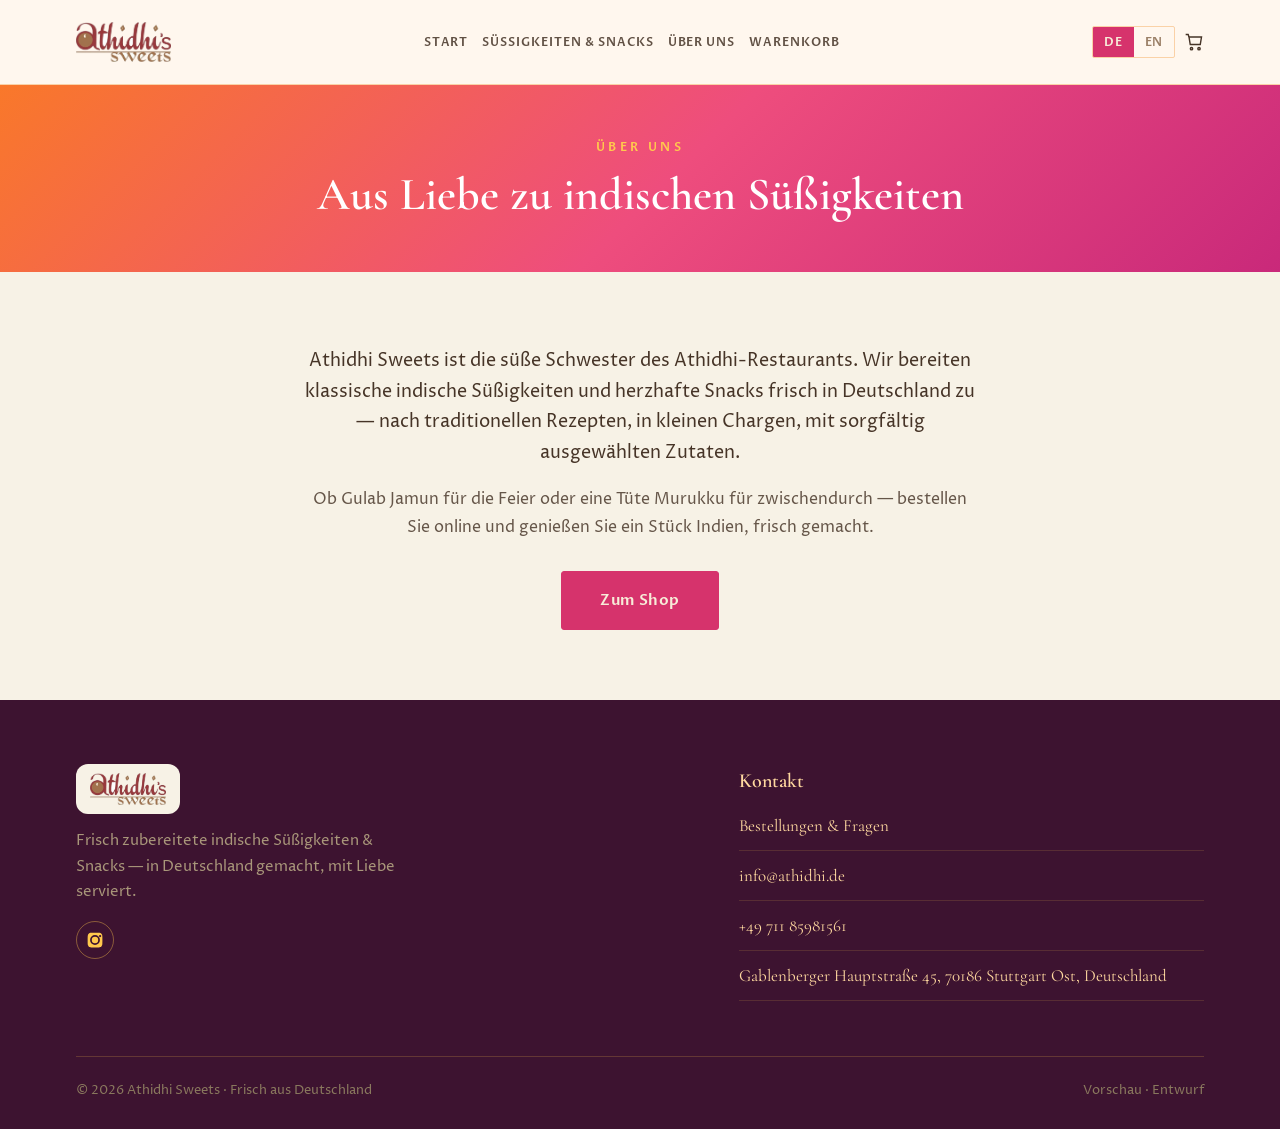
==== commit b75b2af7: "Footer: real phone (click-to-call) + address" ====
--- a/about.html
+++ b/about.html
@@ -43,7 +43,8 @@
         <ul class="foot-locs">
           <li><span class="loc" data-de="Bestellungen &amp; Fragen" data-en="Orders &amp; enquiries">Bestellungen &amp; Fragen</span></li>
           <li><a class="loc" href="mailto:info@athidhi.de">info@athidhi.de</a></li>
-          <li><span class="loc" data-de="WhatsApp / Telefon: folgt" data-en="WhatsApp / phone: coming soon">WhatsApp / Telefon: folgt</span></li>
+          <li><a class="loc" href="tel:+4971185981561">+49 711 85981561</a></li>
+          <li><span class="loc" data-de="Gablenberger Hauptstraße 45, 70186 Stuttgart Ost, Deutschland" data-en="Gablenberger Hauptstraße 45, 70186 Stuttgart Ost, Germany">Gablenberger Hauptstraße 45, 70186 Stuttgart Ost, Deutschland</span></li>
         </ul>
       </div>
     </div>
